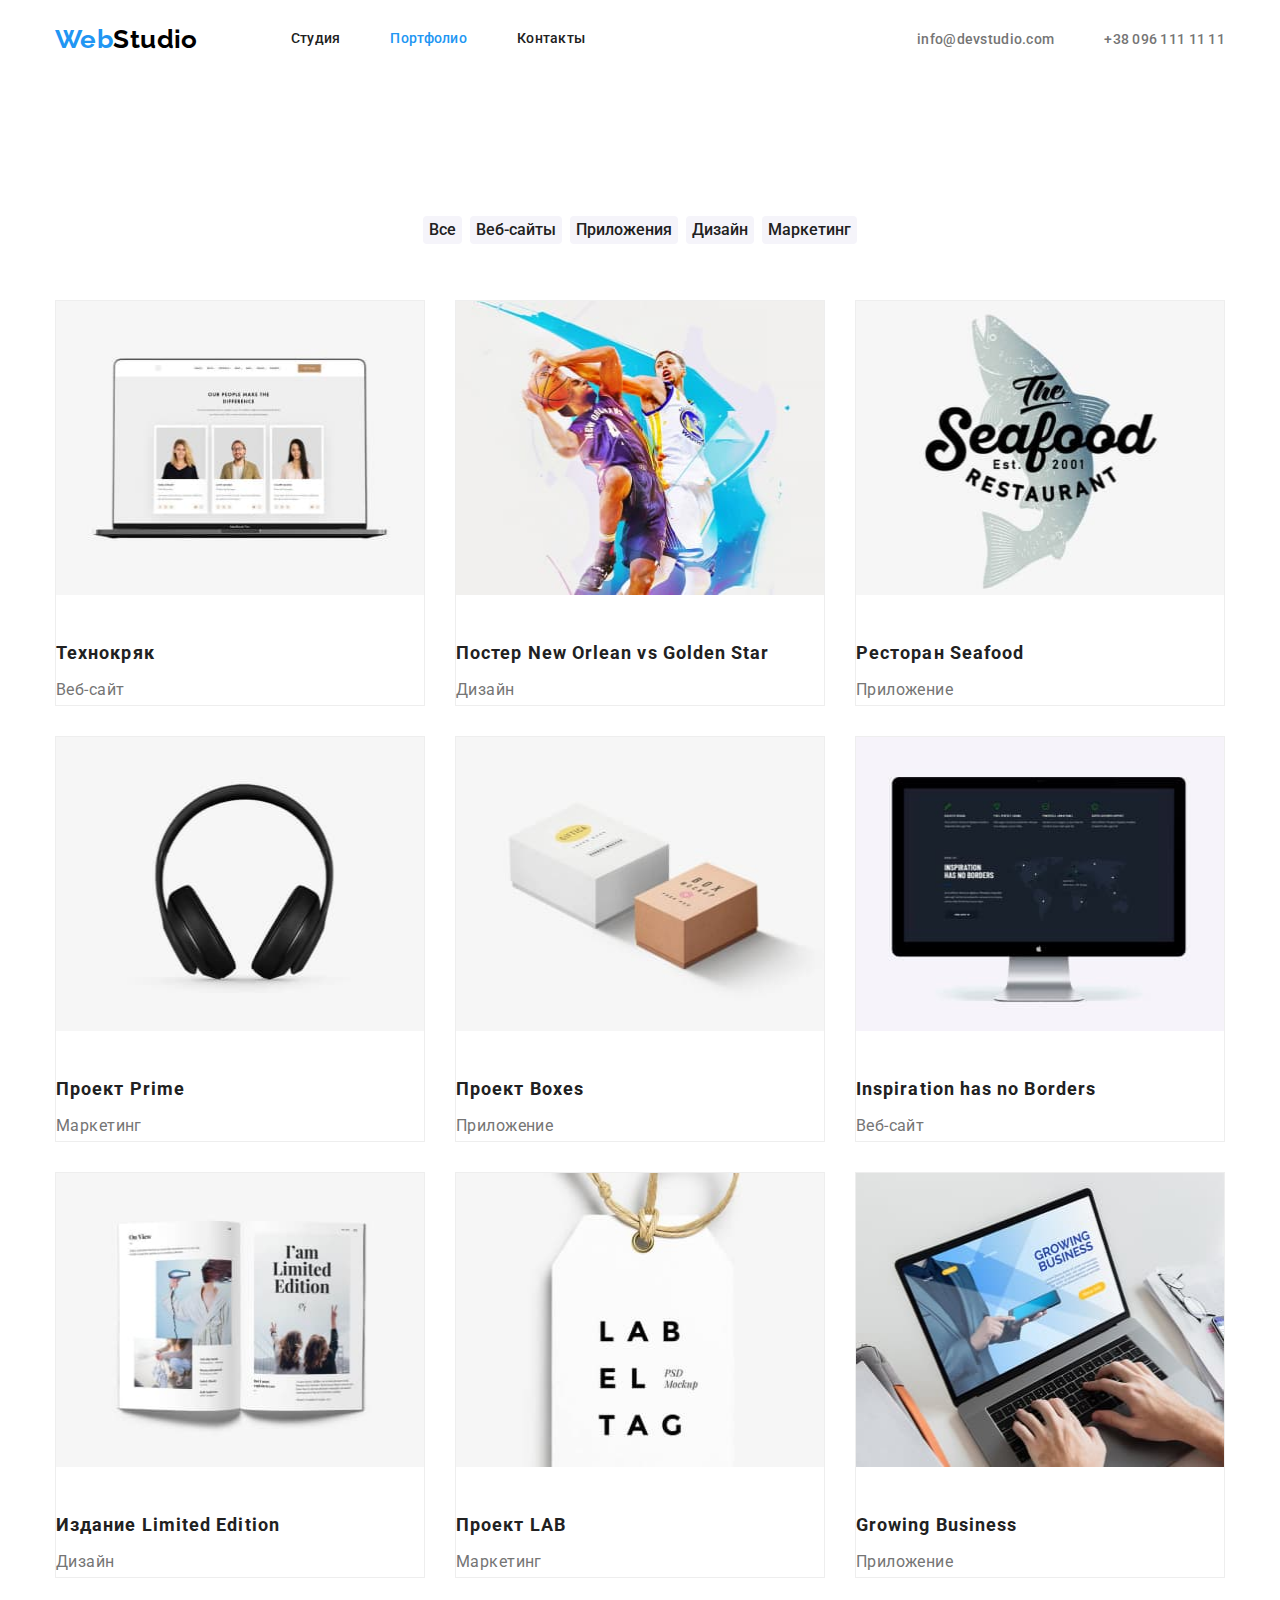
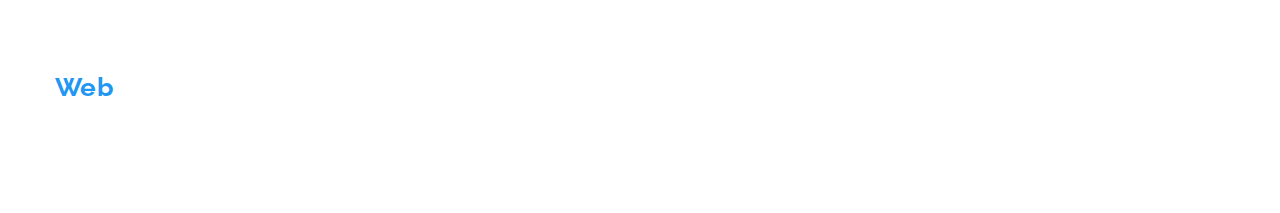
==== portfolio.html @ 047e9440 "Добавляет ховер в секцию Наши клиенты, прячет "смысловые" заголовки" ====
<!DOCTYPE html>
<html lang="ru">
  <head>
    <meta charset="UTF-8" />
    <meta http-equiv="X-UA-Compatible" content="IE=edge" />
    <meta name="viewport" content="width=device-width, initial-scale=1.0" />
    <title>Портфолио</title>
    <link rel="preconnect" href="https://fonts.googleapis.com" />
    <link rel="preconnect" href="https://fonts.gstatic.com" crossorigin />
    <link
      href="https://fonts.googleapis.com/css2?family=Raleway:wght@700&family=Roboto:wght@400;500;700;900&display=swap"
      rel="stylesheet"
    />
    <link
      rel="stylesheet"
      href="https://cdnjs.cloudflare.com/ajax/libs/modern-normalize/1.0.0/modern-normalize.min.css"
    />
    <link href="./css/styles.css" rel="stylesheet" />
  </head>
  <body>
    <header class="page-header">
      <div class="header container">
        <nav class="main-nav">
          <a href="./index.html" lang="en" class="logo"><span class="logo-blue">Web</span>Studio</a>
          <ul class="site-nav list">
            <li class="item">
              <a href="./index.html" class="link">Студия</a>
            </li>
            <li class="item">
              <a href="./portfolio.html" class="link current">Портфолио</a>
            </li>
            <li class="item">
              <a href="" class="link">Контакты</a>
            </li>
          </ul>
        </nav>
        <ul class="contacts-nav list">
          <li class="item">
            <a href="mailto:info@devstudio.com" lang="en" class="link">info@devstudio.com</a>
          </li>
          <li><a href="tel:+380961111111" class="link">+38 096 111 11 11</a></li>
        </ul>
      </div>
    </header>
    <main>
      <section class="section">
        <div class="container">
          <h1 class="section-title nomargin hidden">Список наших работ</h1>
          <ul class="button list">
            <li class="btn-item"><button type="button" class="button primary">Все</button></li>
            <li class="btn-item">
              <button type="button" class="button primary">Веб-сайты</button>
            </li>
            <li class="btn-item">
              <button type="button" class="button primary">Приложения</button>
            </li>
            <li class="btn-item"><button type="button" class="button primary">Дизайн</button></li>
            <li class="btn-item">
              <button type="button" class="button primary">Маркетинг</button>
            </li>
          </ul>
          <ul class="cards-list list">
            <li class="cards-item">
              <a href="">
                <div class="card-thumbs">
                  <img
                    src="./images/portfolio1.jpg"
                    alt="Открытый ноутбук"
                    width="370"
                    height="294"
                    class="img-card"
                  />
                </div>

                <div class="card-content">
                  <h2 class="title">Технокряк</h2>
                  <p class="text">Веб-сайт</p>
                </div>
              </a>
            </li>
            <li class="cards-item">
              <a href="">
                <div class="card-thumbs">
                  <img
                    src="./images/portfolio2.jpg"
                    alt="Два баскетболиста во время иры"
                    width="370"
                    height="294"
                    class="img-card"
                  />
                </div>

                <div class="card-content">
                  <h2 class="title">Постер <span lang="en">New Orlean vs Golden Star</span></h2>
                  <p class="text">Дизайн</p>
                </div></a
              >
            </li>
            <li class="cards-item">
              <a href="">
                <div class="card-thumbs">
                  <img
                    src="./images/portfolio3.jpg"
                    alt="Вывеска рыбного ресторана"
                    width="370"
                    height="294"
                    class="img-card"
                  />
                </div>

                <div class="card-content">
                  <h2 class="title">Ресторан <span lang="en">Seafood</span></h2>
                  <p class="text">Приложение</p>
                </div></a
              >
            </li>
            <li class="cards-item">
              <a href=""
                ><div class="card-thumbs">
                  <img
                    src="./images/portfolio4.jpg"
                    alt="Наушники"
                    width="370"
                    height="294"
                    class="img-card"
                  />
                </div>

                <div class="card-content">
                  <h2 class="title">Проект <span lang="en">Prime</span></h2>
                  <p class="text">Маркетинг</p>
                </div></a
              >
            </li>
            <li class="cards-item">
              <a href="">
                <div class="card-thumbs">
                  <img
                    src="./images/portfolio5.jpg"
                    alt="Две декоративные упаковки"
                    width="370"
                    height="294"
                    class="img-card"
                  />
                </div>

                <div class="card-content">
                  <h2 class="title">Проект <span lang="en">Boxes</span></h2>
                  <p class="text">Приложение</p>
                </div></a
              >
            </li>
            <li class="cards-item">
              <a href="">
                <div class="card-thumbs">
                  <img
                    src="./images/portfolio6.jpg"
                    alt="Монитор компъютера"
                    width="370"
                    height="294"
                    class="img-card"
                  />
                </div>

                <div class="card-content">
                  <h2 lang="en" class="title">Inspiration has no Borders</h2>
                  <p class="text">Веб-сайт</p>
                </div></a
              >
            </li>
            <li class="cards-item">
              <a href="">
                <div class="card-thumbs">
                  <img
                    src="./images/portfolio7.jpg"
                    alt="Раскрытый журнал"
                    width="370"
                    height="294"
                    class="img-card"
                  />
                </div>

                <div class="card-content">
                  <h2 class="title">Издание <span lang="en">Limited Edition</span></h2>
                  <p class="text">Дизайн</p>
                </div></a
              >
            </li>
            <li class="cards-item">
              <a href="">
                <div class="card-thumbs">
                  <img
                    src="./images/portfolio8.jpg"
                    alt="Бирка"
                    width="370"
                    height="294"
                    class="img-card"
                  />
                </div>

                <div class="card-content">
                  <h2 class="title">Проект <span lang="en">LAB</span></h2>
                  <p class="text">Маркетинг</p>
                </div></a
              >
            </li>
            <li class="cards-item">
              <a href=""
                ><div class="card-thumbs">
                  <img
                    src="./images/portfolio9.jpg"
                    alt="Процесс набора текста на клавитатуре ноутбука"
                    width="370"
                    height="294"
                    class="img-card"
                  />
                </div>

                <div class="card-content">
                  <h2 class="title"><span lang="en">Growing Business</span></h2>
                  <p class="text">Приложение</p>
                </div></a
              >
            </li>
          </ul>
        </div>
      </section>
    </main>
    <footer class="footer">
      <div class="container">
        <a href="./index.html" lang="en" class="logo"
          ><span class="logo-blue">Web</span><span class="logo-white">Studio</span></a
        >
        <address>
          <ul class="contact-list list">
            <li class="list-item">
              <a
                href="https://goo.gl/maps/FkcfEeyYFR5ao9Cw6"
                target="_blank"
                rel="nofollow noopener noreferrer noindex"
                class="adress"
                >г. Киев, пр-т Леси Украинки, 26</a
              >
            </li>
            <li class="list-item">
              <a href="mailto:info@example.com" lang="en" class="link">info@example.com</a>
            </li>
            <li class="list-item">
              <a href="tel:+380991111111" class="link">+38 099 111 11 11</a>
            </li>
          </ul>
        </address>
      </div>
    </footer>
  </body>
</html>
---- css/styles.css ----
:root {
  --primary-text-color: #757575;
  --title-text-color: #212121;
  --accent-color: #2196f3;
  --primari-white-color: #ffffff;
  --secondary-white-color: rgba(255, 255, 255, 0.6);
  --secondary-background-color-dark: #2f303a;
  --secondary-background-color-light: #f5f4fa;
  --logo-black: #000000;
  --border-header-color: rgba(236, 236, 236, 100%);
  --border-cards-color: rgba(238, 238, 238, 100%);
  --hero-gradient: rgba(47, 48, 58, 0.4);
  --border-client-color: rgba(175, 177, 184, 1);
  --linear-gradietn-hero-color: rgba(47, 48, 58, 0.4);
  --primary-icon-color: #afb1b8;
  --background-icon-color: ;
}

/* Палитра:

Цвет основного текста - #757575
Вторичный цвет текста -  #212121
Акцент - #2196F3
Белый цвет - #FFFFFF
Блый с прозрачностью - rgba(255, 255, 255, 0.6)
Вторичный цвет фона #2F303A
*/

body {
  color: var(--primary-text-color);
  background-color: var(--primari-white-color);
  font-family: Roboto, sans-serif;
  font-size: 14px;
  letter-spacing: 0.03em;
}

.container {
  width: 1200px;
  padding-left: 15px;
  padding-right: 15px;
  margin: 0 auto;
}

/* Утилиты */

h1,
h2,
h3,
h4,
h5,
h6,
p {
  margin-top: 0px;
  margin-bottom: 0px;
}

img {
  display: block;
  max-width: 100%;
}

.list {
  padding: 0px;
  margin: 0px;

  list-style: none;
}

.hidden {
  visibility: hidden;
}

/* Social-icon */

.social-list {
  display: flex;
  justify-content: center;
}

.social-item a {
  display: flex;
  align-items: center;
  justify-content: center;
}

.social-item:not(:last-child) {
  margin-right: 10px;
}

.social-link {
  display: block;
  width: 44px;
  height: 44px;
  border-radius: 50%;

  color: var(--primary-icon-color);
}

.social-icon {
  fill: currentColor;

  width: 20px;
  height: 20px;
}

.social-link:hover,
.social-lin:focus {
  background-color: var(--accent-color);
  color: var(--primari-white-color);
}

.twitter {
  width: 20px;
  height: 16px;
}

.facebook {
  width: 10px;
  height: 20px;
}

/* Header */

.page-header {
  padding-top: 24px;
  padding-bottom: 25px;
  border-bottom: 1px solid var(--border-color);
}

/* Лого */

.logo {
  color: var(--logo-black);
  font-family: Raleway, sans-serif;
  font-size: 26px;
  line-height: 1.19;
  font-weight: 700;
  text-decoration: none;
}

.logo-blue {
  color: var(--accent-color);
}

.logo-white {
  color: var(--primari-white-color);
}

/* Site nav */

.header {
  display: flex;
  align-items: center;
  justify-content: space-between;
}

.page-header .main-nav {
  display: flex;
  align-items: center;
}

.site-nav {
  display: flex;
  margin-left: 93px;
}

.site-nav .item:not(:last-child) {
  margin-right: 50px;
}

/* Расширяет "область действия" ссылок  */
.site-nav .link {
  display: block;
  padding-top: 7px;
  padding-bottom: 7px;
}

.contacts-nav {
  display: flex;
}

.contact-item {
  display: flex;
  align-items: center;
}

.contact-item:not(:last-child) {
  margin-right: 30px;
}

.site-nav .link.current {
  color: var(--accent-color);
}

.site-nav .link {
  color: var(--title-text-color);
  line-height: 1.14;
  font-weight: 500;
  letter-spacing: 0.02em;
  text-decoration: none;
}
.site-nav .link:focus,
.site-nav .link:hover {
  color: var(--accent-color);
}

.contacts-nav .link {
  color: var(--primary-text-color);
  line-height: 1.14;
  font-weight: 500;
  letter-spacing: 0.02em;
  text-decoration: none;
}

.contact-item {
  fill: currentColor;
}

.contacts-nav .link:focus,
.contacts-nav .link:hover {
  color: var(--accent-color);
}

.contacts-nav .item:not(:last-child) {
  margin-right: 50px;
}

.contact-icon {
  width: 16px;
  height: 12px;
  margin-right: 10px;
}

/* Аналогичные варианты предыдущего селектора */
/* .contacts-nav li:not(:last-child){
  margin-right: 50px; */

/* .contacts-nav .item + .item {
  margin-right: 50px;
} */

/* Стили для index.html */

/* Section */

.section {
  padding-top: 94px;
  padding-bottom: 94px;
}

.section-title {
  margin-bottom: 50px;

  color: var(--title-text-color);
  font-size: 36px;
  line-height: 1.16;
  text-align: center;
}

.section .title {
  margin-bottom: 10px;

  color: var(--title-text-color);
  font-weight: 500;
  font-size: 16px;
  line-height: 1.19;
}

/* .section .text {
  
} */

/* Hero */
.hero {
  padding-top: 200px;
  padding-bottom: 200px;

  text-align: center;

  background-color: rgba(47, 48, 58, 1);
  min-height: 600px;
  max-width: 1600px;
  margin-left: auto;
  margin-right: auto;
  background-image: linear-gradient(
      var(--linear-gradietn-hero-color),
      var(--linear-gradietn-hero-color)
    ),
    url('../images/bcg-hero.jpg');
  background-clip: padding-box;
}

.hero-title {
  margin-bottom: 30px;

  color: var(--primari-white-color);
  font-size: 44px;
  line-height: 1.36;
  letter-spacing: 0.06em;
  font-weight: 900;
  text-transform: uppercase;
}

.button-hero {
  color: var(--primari-white-color);
  background-color: var(--accent-color);
  font-weight: 700;
  font-size: 16px;
  line-height: 1.88;
  letter-spacing: 0.06em;
  border: none;
  border-radius: 4px;
}

/* Features */

.title-without-margin {
  margin: 0px;
}

.feature-list {
  display: flex;
}

.feature-item:not(:last-child) {
  margin-right: 50px;
}

.feature-item::before {
  content: '';
  display: block;
  height: 120px;
  background-color: var(--secondary-background-color-light);
  border-radius: 4px;
}

.feature-item:nth-child(1)::before {
  background-image: url(../images/features-antenna.svg);
  background-repeat: no-repeat;
  background-position: center;
}

.feature-item:nth-child(2)::before {
  background-image: url(../images/features-clock.svg);
  background-repeat: no-repeat;
  background-position: center;
}

.feature-item:nth-child(3)::before {
  background-image: url(../images/features-diagram.svg);
  background-repeat: no-repeat;
  background-position: center;
}

.feature-item:nth-child(4)::before {
  background-image: url(../images/features-astronaut.svg);
  background-repeat: no-repeat;
  background-position: center;
}

.feature-list .title {
  color: var(--title-text-color);
  font-size: 14px;
  line-height: 1.14;
  font-weight: 700;
  text-transform: uppercase;
}

.feature-list .text {
  line-height: 1.7;
}

/* Activities */

.section.activities {
  padding-top: 0px;
}

.section .activities-list {
  display: flex;
}

.activities-item:not(:last-child) {
  margin-right: 30px;
}

/* Team */
.section.team {
  background-color: var(--secondary-background-color-light);
}

.team-list {
  display: flex;
  justify-content: space-between;
}

/* А можно вместо justify-content: space-between в предыдущем правиле (во флексе) вот так сделать */
/* .team-item:not(:last-child) {
  margin-right: 30px;
} */

.team-item {
  box-shadow: 0px 2px 1px 0px rgba(0, 0, 0, 0.2), 0px 1px 1px 0px rgba(0, 0, 0, 0.14),
    0px 1px 3px 0px rgba(0, 0, 0, 0.12);
}

.img-team {
  margin-bottom: 30px;
}

.team-list .title {
  text-align: center;
}

.team-item .text {
  margin-bottom: 16px;

  font-size: 16px;
  line-height: 1.17;
  text-align: center;
}

/* Client */

.client-list {
  display: flex;
  justify-content: space-between;
}

.client-link {
  width: 170px;
  height: 92px;
  border: 1px solid var(--border-client-color);

  display: flex;
  justify-content: center;
  align-items: center;
  color: var(--primary-icon-color);
}

.client-link:hover,
.client-link:focus {
  color: var(--accent-color);
  border-color: var(--accent-color);
}

.client-icon {
  fill: currentColor;
}

.client-1 {
  width: 41px;
  height: 47px;
}

.client-2 {
  width: 40px;
  height: 52px;
}

.client-3 {
  width: 43px;
  height: 41px;
}

.client-4 {
  width: 84px;
  height: 41px;
}

.client-5 {
  width: 63px;
  height: 45px;
}

.client-6 {
  width: 94px;
  height: 44px;
}

/* Footer  */

.footer-main {
  padding-top: 60px;
  padding-bottom: 60px;

  background-color: var(--secondary-background-color-dark);
}

.footer.container {
  display: flex;
}

.contact-list .adress {
  color: var(--primari-white-color);
  line-height: 1.71;
}

.contact-list .link {
  color: var(--secondary-white-color);
  line-height: 1.71;
  text-decoration: none;
}

.contact-list .adress:focus,
.contact-list .adress:hover,
.contact-list .link:focus,
.contact-list .link:hover {
  color: var(--accent-color);
}

.contact-list .link,
.contact-list .adress {
  font-style: normal;
  text-decoration: none;
}

.contact-list .list-item:not(:last-child) {
  margin-bottom: 9px;
}

.contact-list {
  margin-top: 20px;
}

.social-text {
  margin-bottom: 20px;

  color: var(--primari-white-color);
  font-weight: 700;
  line-height: 1.14;
  letter-spacing: 0.03em;
  text-transform: uppercase;
}

.footer-social {
  margin-left: 87px;
}

.footer-social-link {
  background-color: var(--primary-icon-color);
  color: var(--primari-white-color);
}

.footer-social-link:hover,
.footer-social-link:focus {
  background-color: var(--accent-color);
}

/* Стили для portfolio.html */

/* Button */

.button.list {
  display: flex;
  justify-content: center;
}

.btn-item:not(:last-child) {
  margin-right: 8px;
}

.button {
  font-weight: 500;
  font-size: 16px;
  line-height: 1.63;

  cursor: pointer;
  border: none;
  border-radius: 4px;
}

.button.primary {
  color: var(--title-text-color);
  background-color: var(--secondary-background-color-light);
  font-family: inherit;
}

.button.primary:hover,
.button.primary:focus {
  color: var(--primari-white-color);
  background-color: var(--accent-color);
  font-family: inherit;

  box-shadow: 0px 2px 2px 0px rgba(0, 0, 0, 0.12), 0px 1px 2px 0px rgba(0, 0, 0, 0.08),
    0px 3px 1px 0px rgba(0, 0, 0, 0.1);
}

/* .button.secondary {
  color: var(--primari-white-color);
  background-color: var(--accent-color);
  font-weight:700;
  font-size: 16px;
  line-height: 1.88;
  
  letter-spacing: 0.06em;
  vertical-align: center;
} */

.button.list {
  margin-bottom: 56px;
}

/* List of our works */

.nomargin {
  margin: 0px;
}

.cards-list {
  display: flex;
  flex-wrap: wrap;
}

/* calc ((100% - кол-во маржинов в строке * на значение маржина) / на кол-во элементов в строке */

.cards-list .cards-item {
  /* width: 370px; */
  /* вместо width правильнее flex-basis */
  flex-basis: calc((100% - 60px) / 3);
  /* Аналогично предыдущей формуле */
  /* flex-basis: calc(100% / 3 - 30px); */
  margin-right: 30px;
  margin-bottom: 30px;
}

.cards-list .cards-item:nth-child(3n) {
  margin-right: 0px;
}

.cards-list .cards-item:nth-last-child(-n + 3) {
  margin-bottom: 0px;
}

/* А можно вот так, для уменьшения кода. 
Тоесть точечно даем маржин, а не даем всей группе и точечно снимаем*/
/* .cards-list .cards-item:not(:nth-last-child(-n + 3) {
  margin-bottom: 30px;
} */

.card-content {
  padding-top: 20px;
}

.cards-item .title {
  margin-bottom: 4px;

  color: var(--title-text-color);
  font-size: 18px;
  font-weight: 700;
  line-height: 2;
  letter-spacing: 0.06em;
}

.card-thumbs {
  margin-bottom: 20px;
}

.cards-item {
  border: 1px solid rgba(238, 238, 238, 1);
}

.cards-item:hover,
.cards-item:focus {
  box-shadow: 1px 4px 6px 0px rgba(0, 0, 0, 0.16), 0px 4px 4px 0px rgba(0, 0, 0, 0.06),
    0px 1px 1px 0px rgba(0, 0, 0, 0.12);
  border: 1px solid rgba(238, 238, 238, 1);
}

.cards-item .text {
  color: var(--primary-text-color);
  font-size: 16px;
  line-height: 1.88;
}

/* Убирает подчеркивание с ссылок */
.cards-item a {
  text-decoration: none;
}
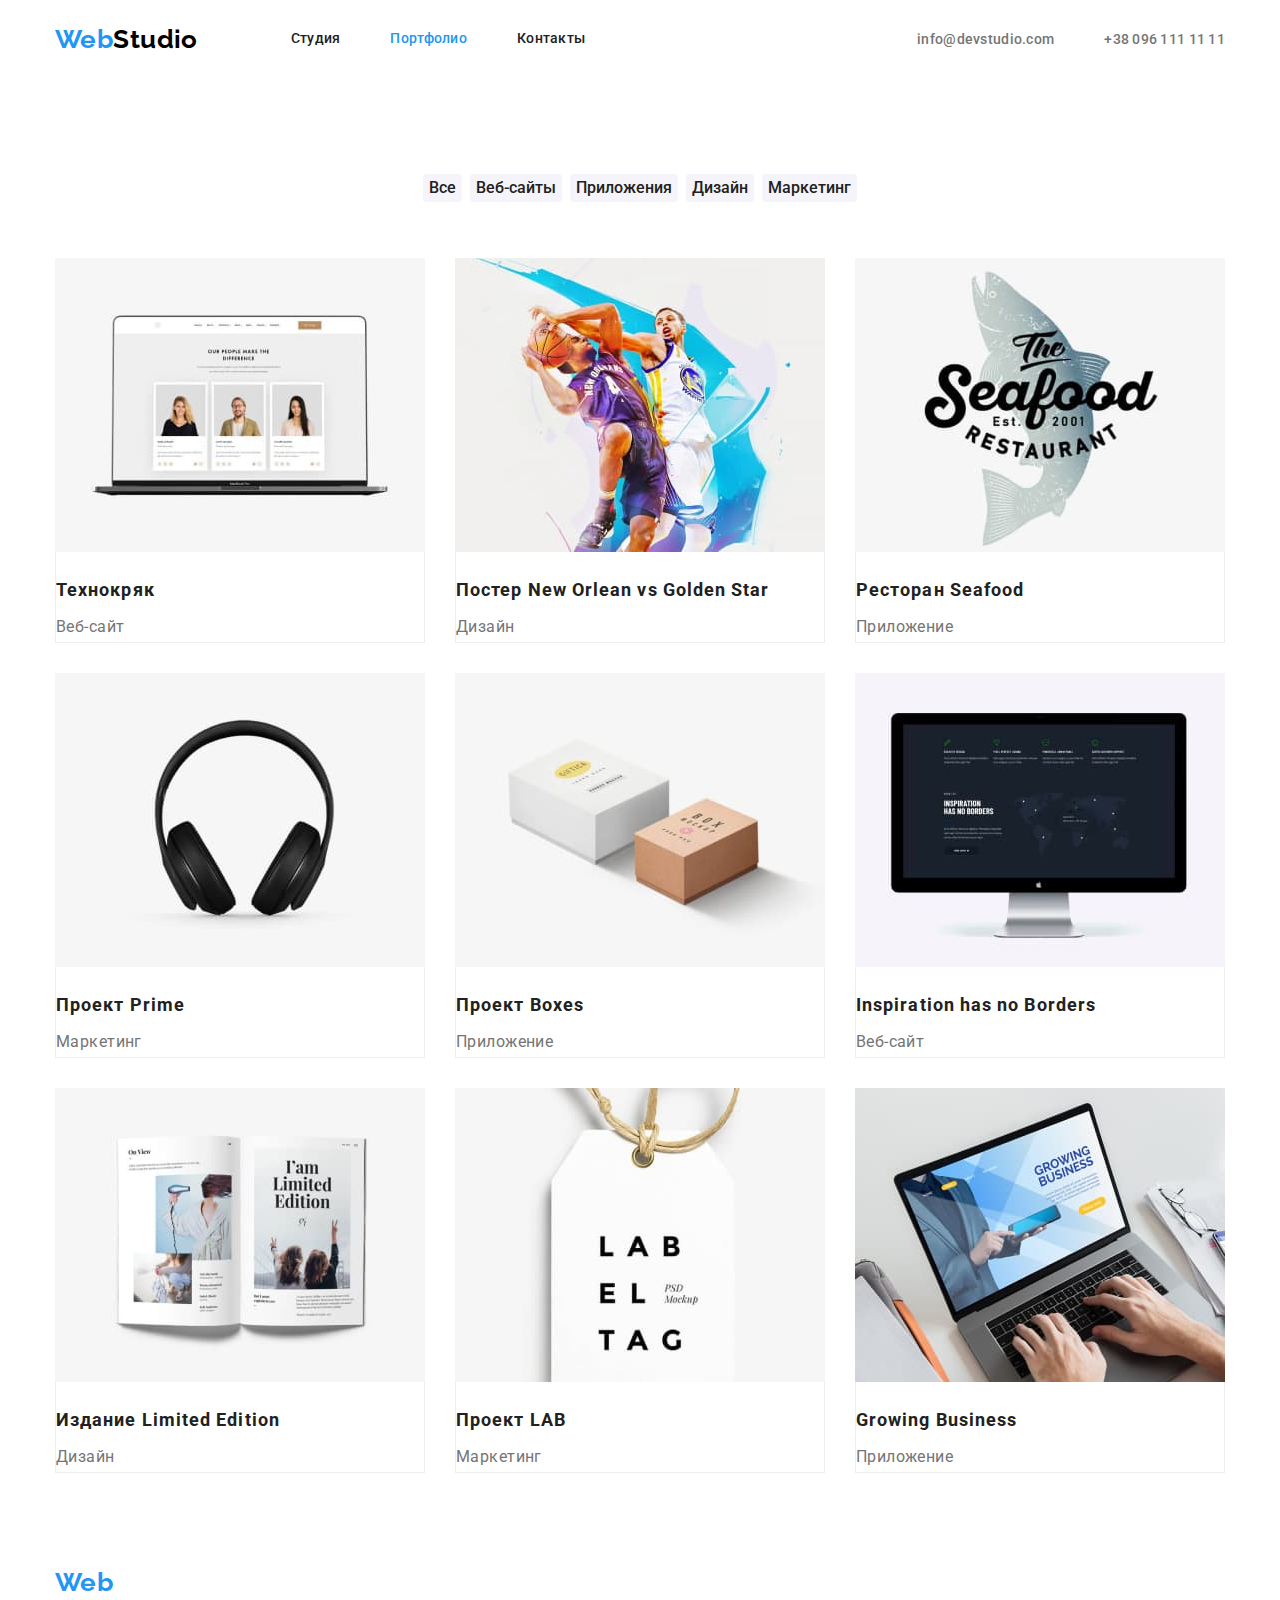
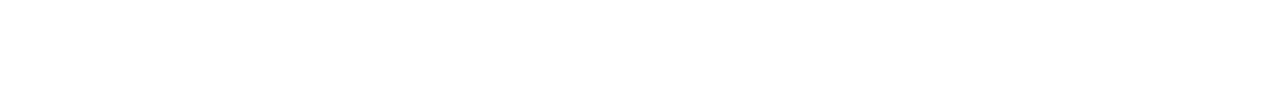
==== commit 6dda3276: ""Правильно" прячет заголовки" ====
--- a/portfolio.html
+++ b/portfolio.html
@@ -45,7 +45,7 @@
     <main>
       <section class="section">
         <div class="container">
-          <h1 class="section-title nomargin hidden">Список наших работ</h1>
+          <h1 class="section-title nomargin visually-hidden">Список наших работ</h1>
           <ul class="button list">
             <li class="btn-item"><button type="button" class="button primary">Все</button></li>
             <li class="btn-item">
--- a/css/styles.css
+++ b/css/styles.css
@@ -66,9 +66,21 @@
   list-style: none;
 }
 
-.hidden {
+.visually-hidden {
+  position: absolute;
+  white-space: nowrap;
+  width: 1px;
+  height: 1px;
+  overflow: hidden;
+  border: 0;
+  padding: 0;
+  clip: rect(0 0 0 0);
+  clip-path: inset(50%);
+  margin: -1px;
+}
+/* .hidden {
   visibility: hidden;
-}
+} */
 
 /* Social-icon */
 
@@ -97,10 +109,10 @@
 }
 
 .social-icon {
-  fill: currentColor;
-
   width: 20px;
   height: 20px;
+
+  fill: currentColor;
 }
 
 .social-link:hover,
@@ -326,7 +338,19 @@
   margin-right: 50px;
 }
 
-.feature-item::before {
+.feature-icon-thumb {
+  width: 270px;
+  height: 120px;
+  background-color: var(--secondary-background-color-light);
+  border-radius: 4px;
+
+  display: flex;
+  justify-content: center;
+  align-items: center;
+}
+
+Иконки можно как фон задать, если они не интерактивные 
+/* .feature-item::before {
   content: '';
   display: block;
   height: 120px;
@@ -356,7 +380,7 @@
   background-image: url(../images/features-astronaut.svg);
   background-repeat: no-repeat;
   background-position: center;
-}
+} */
 
 .feature-list .title {
   color: var(--title-text-color);
@@ -446,36 +470,6 @@
 
 .client-icon {
   fill: currentColor;
-}
-
-.client-1 {
-  width: 41px;
-  height: 47px;
-}
-
-.client-2 {
-  width: 40px;
-  height: 52px;
-}
-
-.client-3 {
-  width: 43px;
-  height: 41px;
-}
-
-.client-4 {
-  width: 84px;
-  height: 41px;
-}
-
-.client-5 {
-  width: 63px;
-  height: 45px;
-}
-
-.client-6 {
-  width: 94px;
-  height: 44px;
 }
 
 /* Footer  */
@@ -640,6 +634,9 @@
 
 .card-content {
   padding-top: 20px;
+  border-left: 1px solid rgba(238, 238, 238, 1);
+  border-right: 1px solid rgba(238, 238, 238, 1);
+  border-bottom: 1px solid rgba(238, 238, 238, 1);
 }
 
 .cards-item .title {
@@ -652,14 +649,6 @@
   letter-spacing: 0.06em;
 }
 
-.card-thumbs {
-  margin-bottom: 20px;
-}
-
-.cards-item {
-  border: 1px solid rgba(238, 238, 238, 1);
-}
-
 .cards-item:hover,
 .cards-item:focus {
   box-shadow: 1px 4px 6px 0px rgba(0, 0, 0, 0.16), 0px 4px 4px 0px rgba(0, 0, 0, 0.06),
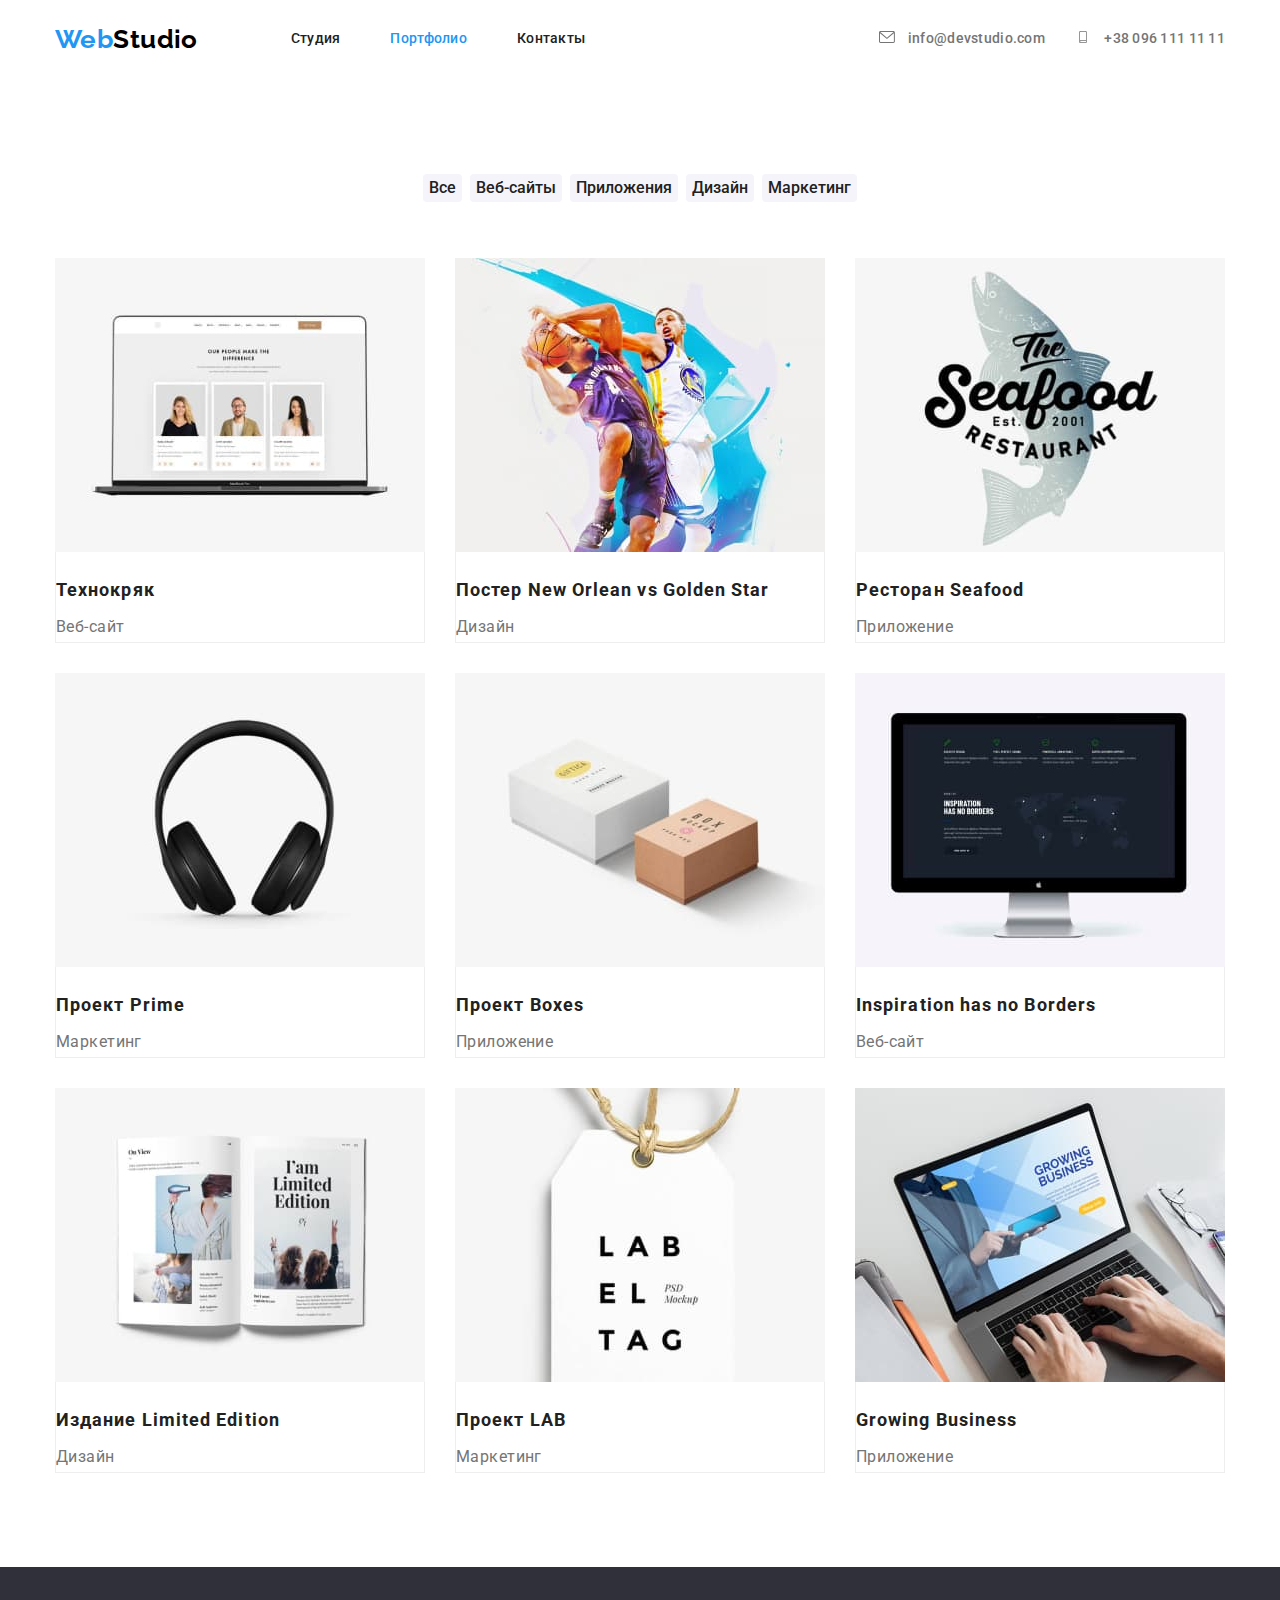
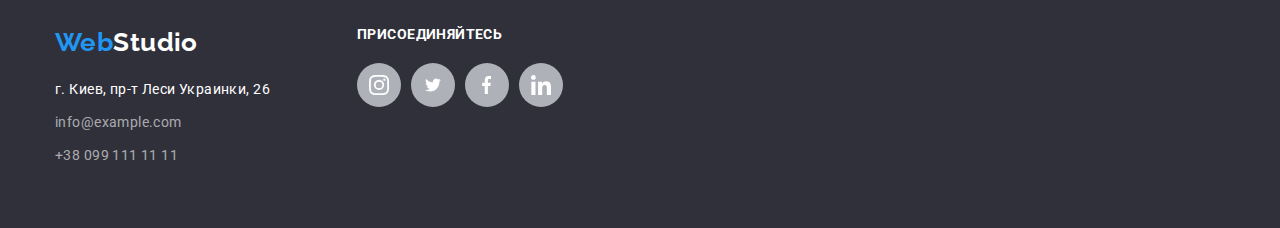
==== commit 8f27a20b: "Упорядочивает код" ====
--- a/portfolio.html
+++ b/portfolio.html
@@ -35,10 +35,22 @@
           </ul>
         </nav>
         <ul class="contacts-nav list">
-          <li class="item">
-            <a href="mailto:info@devstudio.com" lang="en" class="link">info@devstudio.com</a>
+          <li class="contact-item">
+            <a href="mailto:info@devstudio.com" lang="en" class="link">
+              <svg class="contact-icon">
+                <use href="./images/icons.svg#icon-envelope"></use>
+              </svg>
+              info@devstudio.com</a
+            >
           </li>
-          <li><a href="tel:+380961111111" class="link">+38 096 111 11 11</a></li>
+          <li class="contact-item">
+            <a href="tel:+380961111111" class="link">
+              <svg class="contact-icon">
+                <use href="./images/icons.svg#icon-smartphone"></use>
+              </svg>
+              +38 096 111 11 11</a
+            >
+          </li>
         </ul>
       </div>
     </header>
@@ -61,7 +73,7 @@
           </ul>
           <ul class="cards-list list">
             <li class="cards-item">
-              <a href="">
+              <a href="" class="card-link">
                 <div class="card-thumbs">
                   <img
                     src="./images/portfolio1.jpg"
@@ -79,7 +91,7 @@
               </a>
             </li>
             <li class="cards-item">
-              <a href="">
+              <a href="" class="card-link">
                 <div class="card-thumbs">
                   <img
                     src="./images/portfolio2.jpg"
@@ -97,7 +109,7 @@
               >
             </li>
             <li class="cards-item">
-              <a href="">
+              <a href="" class="card-link">
                 <div class="card-thumbs">
                   <img
                     src="./images/portfolio3.jpg"
@@ -115,7 +127,7 @@
               >
             </li>
             <li class="cards-item">
-              <a href=""
+              <a href="" class="card-link"
                 ><div class="card-thumbs">
                   <img
                     src="./images/portfolio4.jpg"
@@ -133,7 +145,7 @@
               >
             </li>
             <li class="cards-item">
-              <a href="">
+              <a href="" class="card-link">
                 <div class="card-thumbs">
                   <img
                     src="./images/portfolio5.jpg"
@@ -151,7 +163,7 @@
               >
             </li>
             <li class="cards-item">
-              <a href="">
+              <a href="" class="card-link">
                 <div class="card-thumbs">
                   <img
                     src="./images/portfolio6.jpg"
@@ -169,7 +181,7 @@
               >
             </li>
             <li class="cards-item">
-              <a href="">
+              <a href="" class="card-link">
                 <div class="card-thumbs">
                   <img
                     src="./images/portfolio7.jpg"
@@ -187,7 +199,7 @@
               >
             </li>
             <li class="cards-item">
-              <a href="">
+              <a href="" class="card-link">
                 <div class="card-thumbs">
                   <img
                     src="./images/portfolio8.jpg"
@@ -205,7 +217,7 @@
               >
             </li>
             <li class="cards-item">
-              <a href=""
+              <a href="" class="card-link"
                 ><div class="card-thumbs">
                   <img
                     src="./images/portfolio9.jpg"
@@ -226,30 +238,65 @@
         </div>
       </section>
     </main>
-    <footer class="footer">
-      <div class="container">
-        <a href="./index.html" lang="en" class="logo"
-          ><span class="logo-blue">Web</span><span class="logo-white">Studio</span></a
-        >
-        <address>
-          <ul class="contact-list list">
-            <li class="list-item">
-              <a
-                href="https://goo.gl/maps/FkcfEeyYFR5ao9Cw6"
-                target="_blank"
-                rel="nofollow noopener noreferrer noindex"
-                class="adress"
-                >г. Киев, пр-т Леси Украинки, 26</a
-              >
-            </li>
-            <li class="list-item">
-              <a href="mailto:info@example.com" lang="en" class="link">info@example.com</a>
-            </li>
-            <li class="list-item">
-              <a href="tel:+380991111111" class="link">+38 099 111 11 11</a>
+    <footer class="footer-main">
+      <div class="footer container">
+        <div class="footer-contact">
+          <a href="./index.html" lang="en" class="logo"
+            ><span class="logo-blue">Web</span><span class="logo-white">Studio</span></a
+          >
+          <address>
+            <ul class="contact-list list">
+              <li class="list-item">
+                <a
+                  href="https://goo.gl/maps/FkcfEeyYFR5ao9Cw6"
+                  target="_blank"
+                  rel="nofollow noopener noreferrer noindex"
+                  class="adress"
+                  >г. Киев, пр-т Леси Украинки, 26</a
+                >
+              </li>
+              <li class="list-item">
+                <a href="mailto:info@example.com" lang="en" class="link">info@example.com</a>
+              </li>
+              <li class="list-item">
+                <a href="tel:+380991111111" class="link">+38 099 111 11 11</a>
+              </li>
+            </ul>
+          </address>
+        </div>
+        <div class="footer-social">
+          <p class="social-text">присоединяйтесь</p>
+          <ul class="social-list list">
+            <li class="social-item">
+              <a href="" class="social-link footer-social-link">
+                <svg class="social-icon instagram">
+                  <use href="./images/icons.svg#icon-instagram"></use>
+                </svg>
+              </a>
+            </li>
+            <li class="social-item">
+              <a href="" class="social-link footer-social-link">
+                <svg class="social-icon twitter">
+                  <use href="./images/icons.svg#icon-twitter"></use>
+                </svg>
+              </a>
+            </li>
+            <li class="social-item">
+              <a href="" class="social-link footer-social-link">
+                <svg class="social-icon facebook">
+                  <use href="./images/icons.svg#icon-facebook"></use>
+                </svg>
+              </a>
+            </li>
+            <li class="social-item">
+              <a href="" class="social-link footer-social-link">
+                <svg class="social-icon linkedin">
+                  <use href="./images/icons.svg#icon-linkedin"></use>
+                </svg>
+              </a>
             </li>
           </ul>
-        </address>
+        </div>
       </div>
     </footer>
   </body>
--- a/css/styles.css
+++ b/css/styles.css
@@ -16,7 +16,7 @@
   --background-icon-color: ;
 }
 
-/* Палитра:
+/*----------------------------- Палитра:-----------------------------
 
 Цвет основного текста - #757575
 Вторичный цвет текста -  #212121
@@ -41,7 +41,7 @@
   margin: 0 auto;
 }
 
-/* Утилиты */
+/*----------------------------- Утилиты-----------------------------*/
 
 h1,
 h2,
@@ -82,7 +82,7 @@
   visibility: hidden;
 } */
 
-/* Social-icon */
+/* -----------------------------Social-icons -----------------------------*/
 
 .social-list {
   display: flex;
@@ -131,7 +131,7 @@
   height: 20px;
 }
 
-/* Header */
+/*----------------------------- Header -----------------------------*/
 
 .page-header {
   padding-top: 24px;
@@ -139,7 +139,7 @@
   border-bottom: 1px solid var(--border-color);
 }
 
-/* Лого */
+/* -----------------------------Лого -----------------------------*/
 
 .logo {
   color: var(--logo-black);
@@ -158,7 +158,7 @@
   color: var(--primari-white-color);
 }
 
-/* Site nav */
+/* -----------------------------Site nav -----------------------------*/
 
 .header {
   display: flex;
@@ -251,9 +251,9 @@
   margin-right: 50px;
 } */
 
-/* Стили для index.html */
-
-/* Section */
+/* --------------------------Стили для index.html -----------------------*/
+
+/*------------------------ Common sections style ------------------------*/
 
 .section {
   padding-top: 94px;
@@ -278,11 +278,7 @@
   line-height: 1.19;
 }
 
-/* .section .text {
-  
-} */
-
-/* Hero */
+/*----------------------------- Hero -----------------------------*/
 .hero {
   padding-top: 200px;
   padding-bottom: 200px;
@@ -314,6 +310,8 @@
 }
 
 .button-hero {
+  padding: 10px 32px;
+
   color: var(--primari-white-color);
   background-color: var(--accent-color);
   font-weight: 700;
@@ -324,7 +322,7 @@
   border-radius: 4px;
 }
 
-/* Features */
+/*----------------------------- Features -----------------------------*/
 
 .title-without-margin {
   margin: 0px;
@@ -349,7 +347,7 @@
   align-items: center;
 }
 
-Иконки можно как фон задать, если они не интерактивные 
+/* Иконки можно как фон задать, если они не интерактивные: */
 /* .feature-item::before {
   content: '';
   display: block;
@@ -394,7 +392,7 @@
   line-height: 1.7;
 }
 
-/* Activities */
+/*----------------------------- Activities -----------------------------*/
 
 .section.activities {
   padding-top: 0px;
@@ -426,6 +424,8 @@
 .team-item {
   box-shadow: 0px 2px 1px 0px rgba(0, 0, 0, 0.2), 0px 1px 1px 0px rgba(0, 0, 0, 0.14),
     0px 1px 3px 0px rgba(0, 0, 0, 0.12);
+  border-bottom-left-radius: 4px;
+  border-bottom-right-radius: 4px;
 }
 
 .img-team {
@@ -444,7 +444,7 @@
   text-align: center;
 }
 
-/* Client */
+/* -----------------------------Client----------------------------- */
 
 .client-list {
   display: flex;
@@ -472,7 +472,7 @@
   fill: currentColor;
 }
 
-/* Footer  */
+/* -----------------------------Footer ----------------------------- */
 
 .footer-main {
   padding-top: 60px;
@@ -541,9 +541,9 @@
   background-color: var(--accent-color);
 }
 
-/* Стили для portfolio.html */
-
-/* Button */
+/* -----------------------Стили для portfolio.html -----------------------*/
+
+/* -----------------------------Buttons----------------------------- */
 
 .button.list {
   display: flex;
@@ -595,7 +595,7 @@
   margin-bottom: 56px;
 }
 
-/* List of our works */
+/*-------------------------- List of our works --------------------------*/
 
 .nomargin {
   margin: 0px;
@@ -663,6 +663,6 @@
 }
 
 /* Убирает подчеркивание с ссылок */
-.cards-item a {
+.cards-item .card-link {
   text-decoration: none;
 }
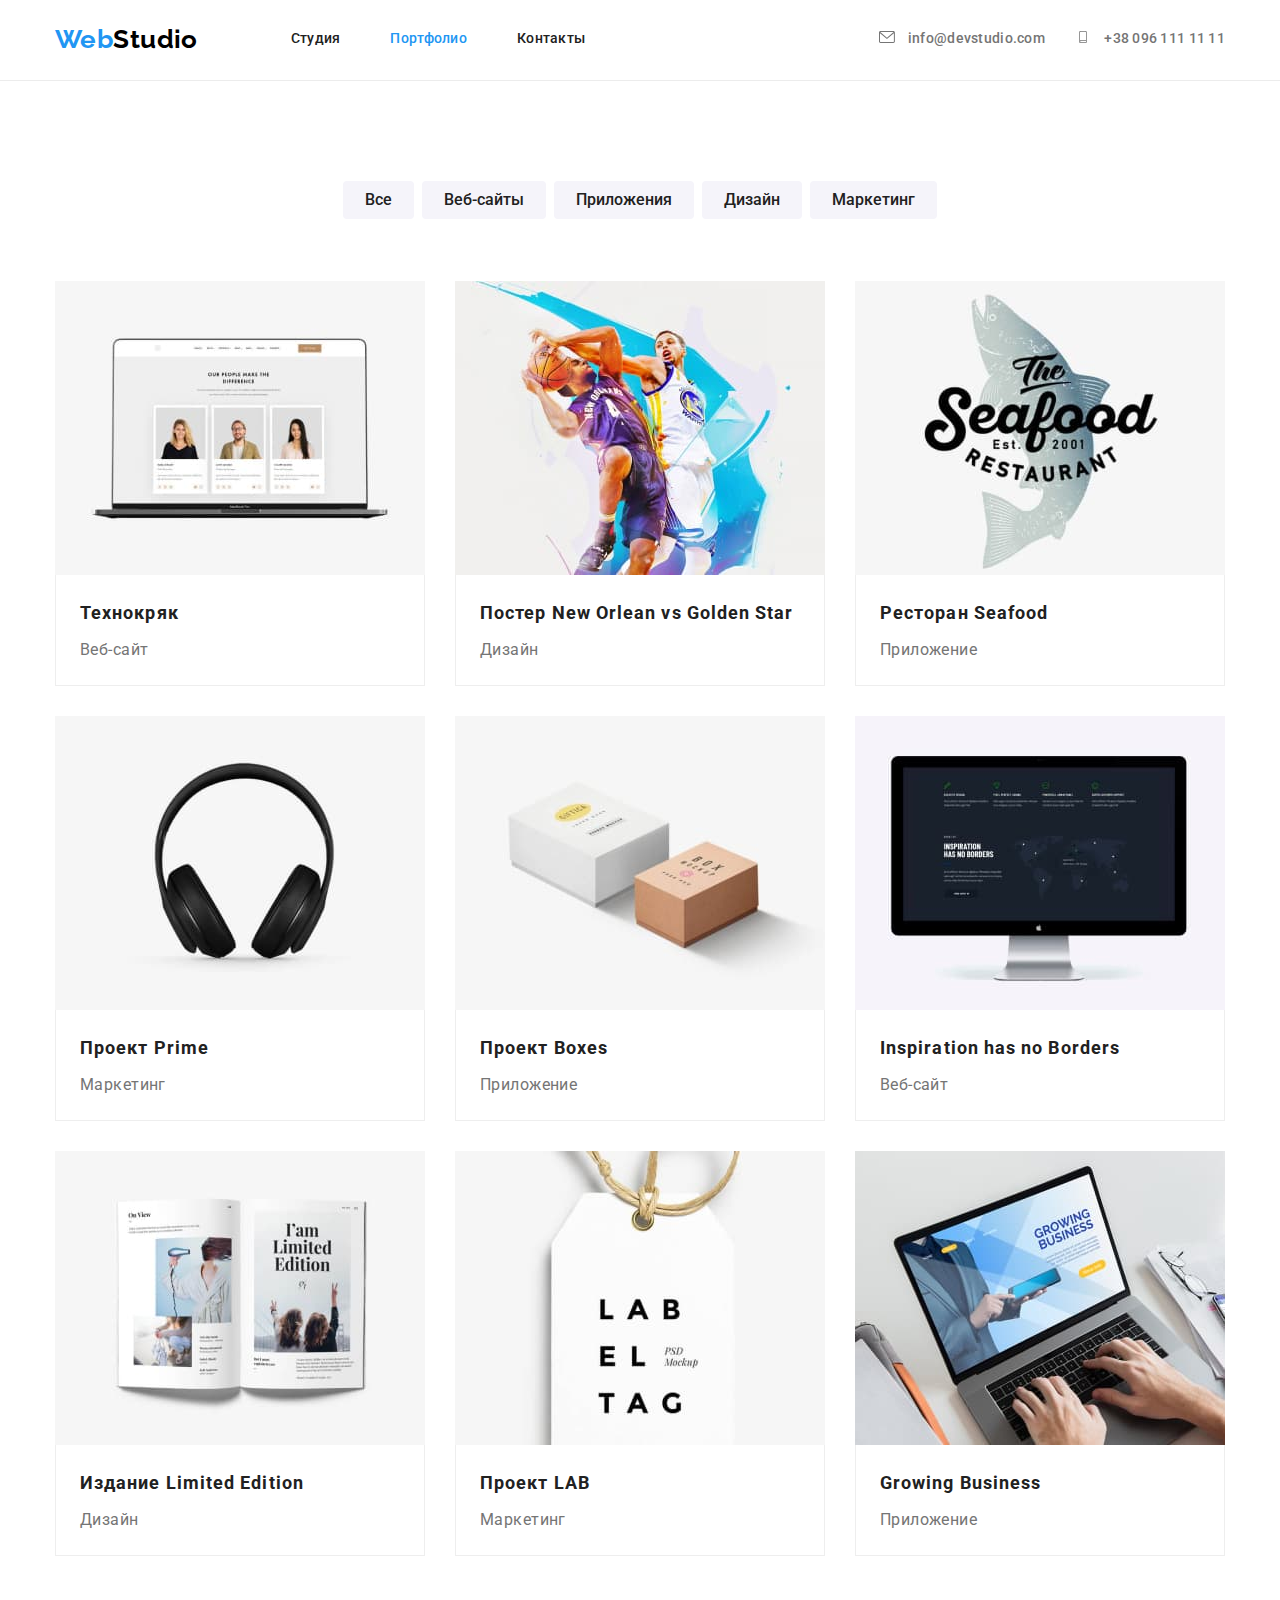
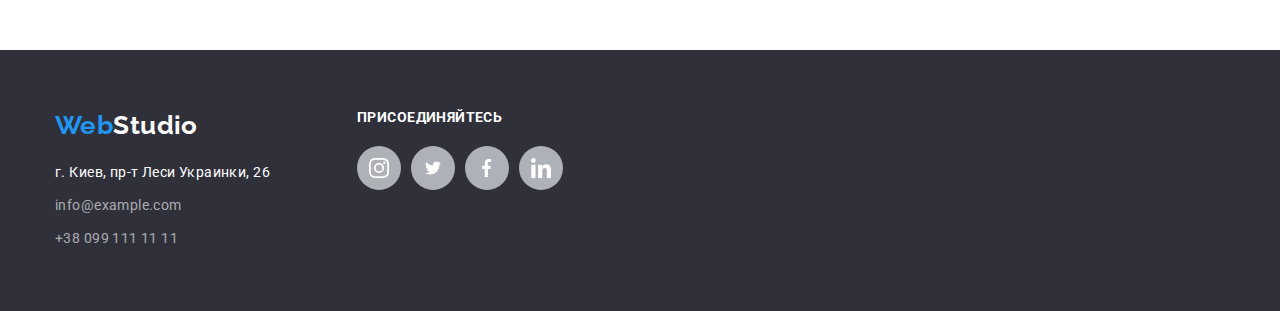
==== commit 2be11d7b: "Актуализирует стили" ====
--- a/portfolio.html
+++ b/portfolio.html
@@ -74,16 +74,13 @@
           <ul class="cards-list list">
             <li class="cards-item">
               <a href="" class="card-link">
-                <div class="card-thumbs">
-                  <img
-                    src="./images/portfolio1.jpg"
-                    alt="Открытый ноутбук"
-                    width="370"
-                    height="294"
-                    class="img-card"
-                  />
-                </div>
-
+                <img
+                  src="./images/portfolio1.jpg"
+                  alt="Открытый ноутбук"
+                  width="370"
+                  height="294"
+                  class="img-card"
+                />
                 <div class="card-content">
                   <h2 class="title">Технокряк</h2>
                   <p class="text">Веб-сайт</p>
@@ -92,16 +89,13 @@
             </li>
             <li class="cards-item">
               <a href="" class="card-link">
-                <div class="card-thumbs">
-                  <img
-                    src="./images/portfolio2.jpg"
-                    alt="Два баскетболиста во время иры"
-                    width="370"
-                    height="294"
-                    class="img-card"
-                  />
-                </div>
-
+                <img
+                  src="./images/portfolio2.jpg"
+                  alt="Два баскетболиста во время иры"
+                  width="370"
+                  height="294"
+                  class="img-card"
+                />
                 <div class="card-content">
                   <h2 class="title">Постер <span lang="en">New Orlean vs Golden Star</span></h2>
                   <p class="text">Дизайн</p>
@@ -110,16 +104,13 @@
             </li>
             <li class="cards-item">
               <a href="" class="card-link">
-                <div class="card-thumbs">
-                  <img
-                    src="./images/portfolio3.jpg"
-                    alt="Вывеска рыбного ресторана"
-                    width="370"
-                    height="294"
-                    class="img-card"
-                  />
-                </div>
-
+                <img
+                  src="./images/portfolio3.jpg"
+                  alt="Вывеска рыбного ресторана"
+                  width="370"
+                  height="294"
+                  class="img-card"
+                />
                 <div class="card-content">
                   <h2 class="title">Ресторан <span lang="en">Seafood</span></h2>
                   <p class="text">Приложение</p>
@@ -127,17 +118,14 @@
               >
             </li>
             <li class="cards-item">
-              <a href="" class="card-link"
-                ><div class="card-thumbs">
-                  <img
-                    src="./images/portfolio4.jpg"
-                    alt="Наушники"
-                    width="370"
-                    height="294"
-                    class="img-card"
-                  />
-                </div>
-
+              <a href="" class="card-link">
+                <img
+                  src="./images/portfolio4.jpg"
+                  alt="Наушники"
+                  width="370"
+                  height="294"
+                  class="img-card"
+                />
                 <div class="card-content">
                   <h2 class="title">Проект <span lang="en">Prime</span></h2>
                   <p class="text">Маркетинг</p>
@@ -146,16 +134,13 @@
             </li>
             <li class="cards-item">
               <a href="" class="card-link">
-                <div class="card-thumbs">
-                  <img
-                    src="./images/portfolio5.jpg"
-                    alt="Две декоративные упаковки"
-                    width="370"
-                    height="294"
-                    class="img-card"
-                  />
-                </div>
-
+                <img
+                  src="./images/portfolio5.jpg"
+                  alt="Две декоративные упаковки"
+                  width="370"
+                  height="294"
+                  class="img-card"
+                />
                 <div class="card-content">
                   <h2 class="title">Проект <span lang="en">Boxes</span></h2>
                   <p class="text">Приложение</p>
@@ -164,16 +149,13 @@
             </li>
             <li class="cards-item">
               <a href="" class="card-link">
-                <div class="card-thumbs">
-                  <img
-                    src="./images/portfolio6.jpg"
-                    alt="Монитор компъютера"
-                    width="370"
-                    height="294"
-                    class="img-card"
-                  />
-                </div>
-
+                <img
+                  src="./images/portfolio6.jpg"
+                  alt="Монитор компъютера"
+                  width="370"
+                  height="294"
+                  class="img-card"
+                />
                 <div class="card-content">
                   <h2 lang="en" class="title">Inspiration has no Borders</h2>
                   <p class="text">Веб-сайт</p>
@@ -182,16 +164,13 @@
             </li>
             <li class="cards-item">
               <a href="" class="card-link">
-                <div class="card-thumbs">
-                  <img
-                    src="./images/portfolio7.jpg"
-                    alt="Раскрытый журнал"
-                    width="370"
-                    height="294"
-                    class="img-card"
-                  />
-                </div>
-
+                <img
+                  src="./images/portfolio7.jpg"
+                  alt="Раскрытый журнал"
+                  width="370"
+                  height="294"
+                  class="img-card"
+                />
                 <div class="card-content">
                   <h2 class="title">Издание <span lang="en">Limited Edition</span></h2>
                   <p class="text">Дизайн</p>
@@ -200,16 +179,13 @@
             </li>
             <li class="cards-item">
               <a href="" class="card-link">
-                <div class="card-thumbs">
-                  <img
-                    src="./images/portfolio8.jpg"
-                    alt="Бирка"
-                    width="370"
-                    height="294"
-                    class="img-card"
-                  />
-                </div>
-
+                <img
+                  src="./images/portfolio8.jpg"
+                  alt="Бирка"
+                  width="370"
+                  height="294"
+                  class="img-card"
+                />
                 <div class="card-content">
                   <h2 class="title">Проект <span lang="en">LAB</span></h2>
                   <p class="text">Маркетинг</p>
@@ -217,17 +193,14 @@
               >
             </li>
             <li class="cards-item">
-              <a href="" class="card-link"
-                ><div class="card-thumbs">
-                  <img
-                    src="./images/portfolio9.jpg"
-                    alt="Процесс набора текста на клавитатуре ноутбука"
-                    width="370"
-                    height="294"
-                    class="img-card"
-                  />
-                </div>
-
+              <a href="" class="card-link">
+                <img
+                  src="./images/portfolio9.jpg"
+                  alt="Процесс набора текста на клавитатуре ноутбука"
+                  width="370"
+                  height="294"
+                  class="img-card"
+                />
                 <div class="card-content">
                   <h2 class="title"><span lang="en">Growing Business</span></h2>
                   <p class="text">Приложение</p>
--- a/css/styles.css
+++ b/css/styles.css
@@ -11,7 +11,7 @@
   --border-cards-color: rgba(238, 238, 238, 100%);
   --hero-gradient: rgba(47, 48, 58, 0.4);
   --border-client-color: rgba(175, 177, 184, 1);
-  --linear-gradietn-hero-color: rgba(47, 48, 58, 0.4);
+  --linear-gradient-hero-color: rgba(47, 48, 58, 0.4);
   --primary-icon-color: #afb1b8;
   --background-icon-color: ;
 }
@@ -136,7 +136,7 @@
 .page-header {
   padding-top: 24px;
   padding-bottom: 25px;
-  border-bottom: 1px solid var(--border-color);
+  border-bottom: 1px solid var(--border-header-color);
 }
 
 /* -----------------------------Лого -----------------------------*/
@@ -291,8 +291,8 @@
   margin-left: auto;
   margin-right: auto;
   background-image: linear-gradient(
-      var(--linear-gradietn-hero-color),
-      var(--linear-gradietn-hero-color)
+      var(--linear-gradient-hero-color),
+      var(--linear-gradient-hero-color)
     ),
     url('../images/bcg-hero.jpg');
   background-clip: padding-box;
@@ -426,6 +426,7 @@
     0px 1px 3px 0px rgba(0, 0, 0, 0.12);
   border-bottom-left-radius: 4px;
   border-bottom-right-radius: 4px;
+  background-color: var(--primari-white-color);
 }
 
 .img-team {
@@ -558,6 +559,8 @@
   font-weight: 500;
   font-size: 16px;
   line-height: 1.63;
+  padding: 6px 22px;
+  color: var(--title-text-color);
 
   cursor: pointer;
   border: none;
@@ -633,7 +636,7 @@
 } */
 
 .card-content {
-  padding-top: 20px;
+  padding: 20px 24px;
   border-left: 1px solid rgba(238, 238, 238, 1);
   border-right: 1px solid rgba(238, 238, 238, 1);
   border-bottom: 1px solid rgba(238, 238, 238, 1);
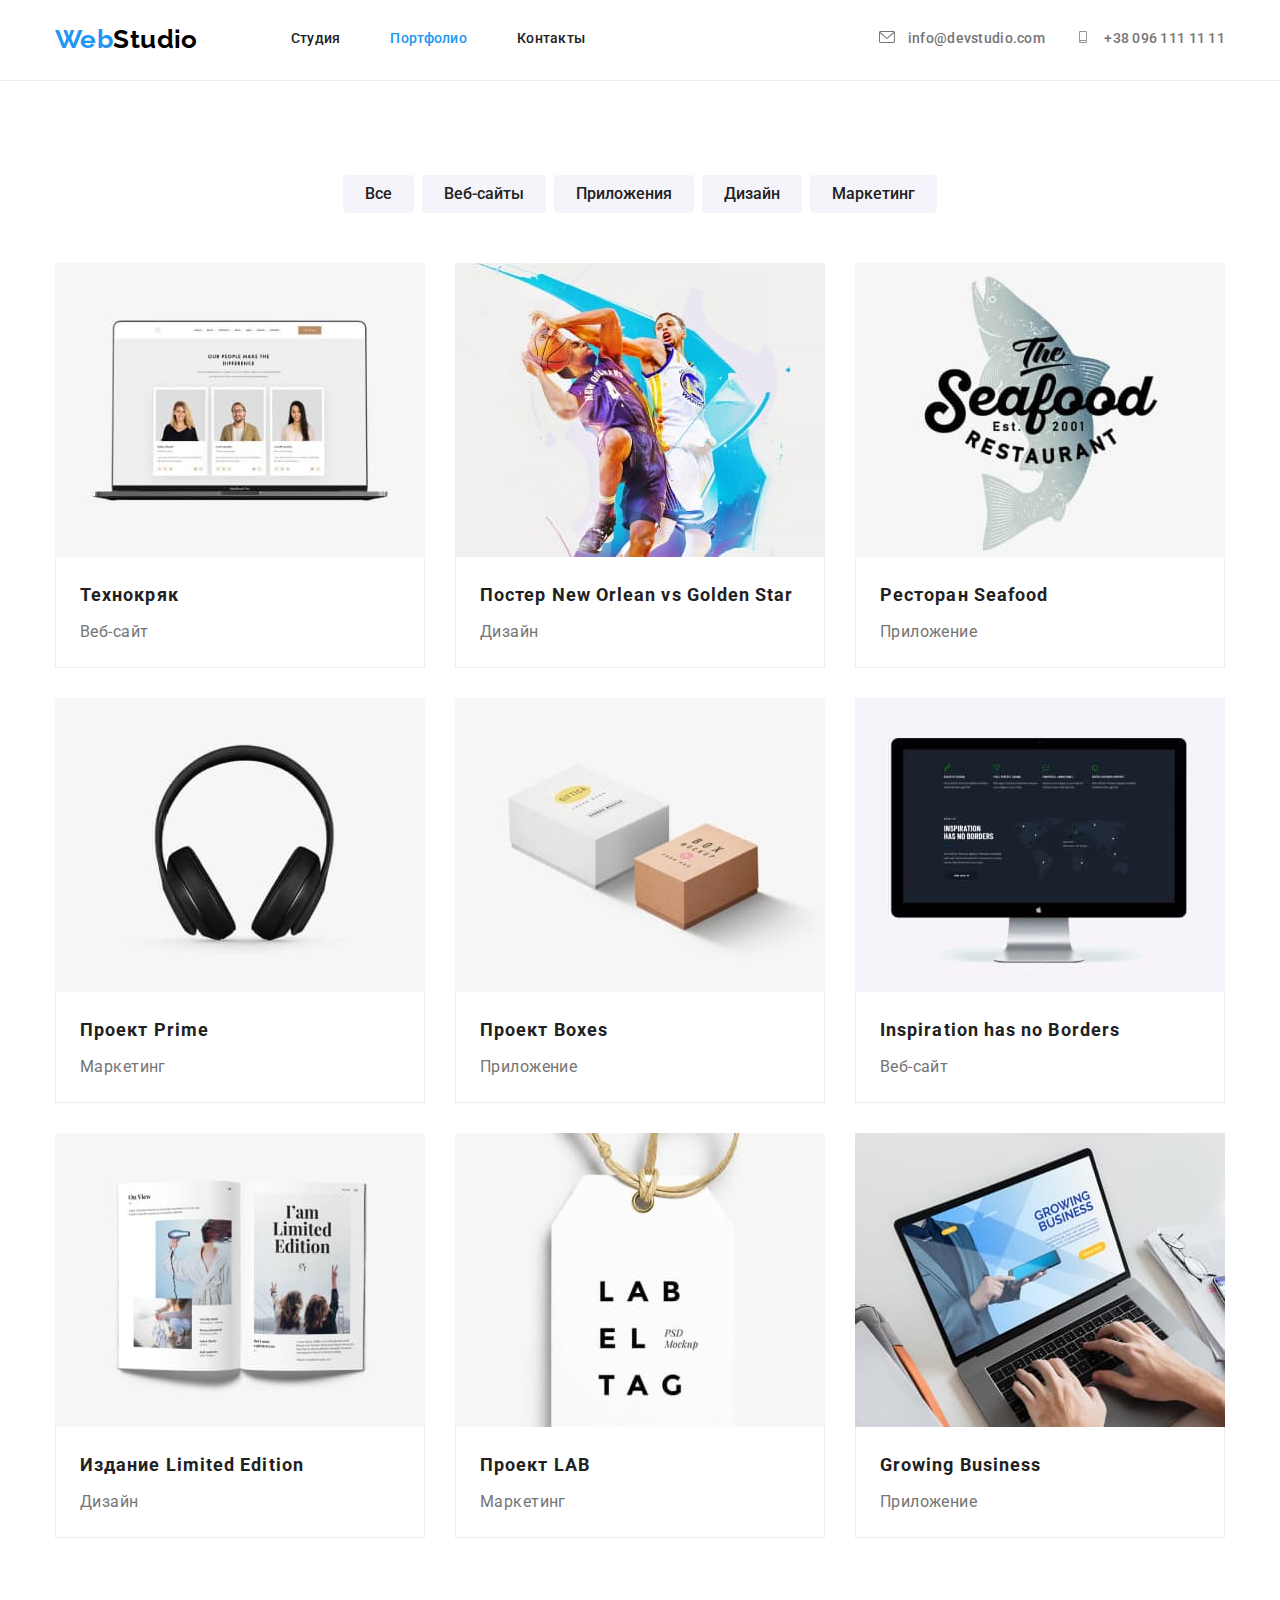
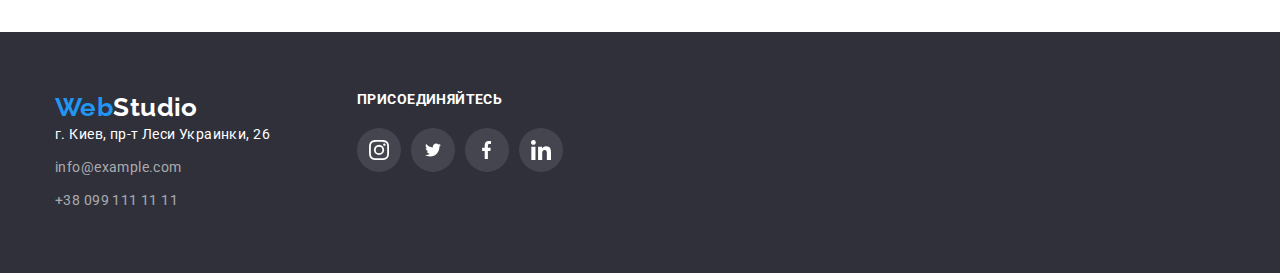
==== commit a9c167ad: "Приводит отступы  кнопок в Портфолио  согласно макету" ====
--- a/portfolio.html
+++ b/portfolio.html
@@ -58,17 +58,21 @@
       <section class="section">
         <div class="container">
           <h1 class="section-title nomargin visually-hidden">Список наших работ</h1>
-          <ul class="button list">
-            <li class="btn-item"><button type="button" class="button primary">Все</button></li>
-            <li class="btn-item">
-              <button type="button" class="button primary">Веб-сайты</button>
-            </li>
-            <li class="btn-item">
-              <button type="button" class="button primary">Приложения</button>
-            </li>
-            <li class="btn-item"><button type="button" class="button primary">Дизайн</button></li>
-            <li class="btn-item">
-              <button type="button" class="button primary">Маркетинг</button>
+          <ul class="portfolio-button-list list">
+            <li class="btn-item">
+              <button type="button" class="button-portfolio">Все</button>
+            </li>
+            <li class="btn-item">
+              <button type="button" class="button-portfolio">Веб-сайты</button>
+            </li>
+            <li class="btn-item">
+              <button type="button" class="button-portfolio">Приложения</button>
+            </li>
+            <li class="btn-item">
+              <button type="button" class="button-portfolio">Дизайн</button>
+            </li>
+            <li class="btn-item">
+              <button type="button" class="button-portfolio">Маркетинг</button>
             </li>
           </ul>
           <ul class="cards-list list">
--- a/css/styles.css
+++ b/css/styles.css
@@ -13,7 +13,7 @@
   --border-client-color: rgba(175, 177, 184, 1);
   --linear-gradient-hero-color: rgba(47, 48, 58, 0.4);
   --primary-icon-color: #afb1b8;
-  --background-icon-color: ;
+  --background-icon-footer-color: rgba(255, 255, 255, 0.1);
 }
 
 /*----------------------------- Палитра:-----------------------------
@@ -333,7 +333,7 @@
 }
 
 .feature-item:not(:last-child) {
-  margin-right: 50px;
+  margin-right: 30px;
 }
 
 .feature-icon-thumb {
@@ -380,7 +380,7 @@
   background-position: center;
 } */
 
-.feature-list .title {
+.feature-item .title {
   color: var(--title-text-color);
   font-size: 14px;
   line-height: 1.14;
@@ -388,8 +388,12 @@
   text-transform: uppercase;
 }
 
-.feature-list .text {
+.feature-item .text {
   line-height: 1.7;
+}
+
+.feature-item .feature-text {
+  width: 270px;
 }
 
 /*----------------------------- Activities -----------------------------*/
@@ -406,7 +410,7 @@
   margin-right: 30px;
 }
 
-/* Team */
+/* -----------------------------Team----------------------------- */
 .section.team {
   background-color: var(--secondary-background-color-light);
 }
@@ -429,8 +433,8 @@
   background-color: var(--primari-white-color);
 }
 
-.img-team {
-  margin-bottom: 30px;
+.team-content {
+  padding: 30px 32px;
 }
 
 .team-list .title {
@@ -514,7 +518,7 @@
   margin-bottom: 9px;
 }
 
-.contact-list {
+.footer-adres-group {
   margin-top: 20px;
 }
 
@@ -533,7 +537,7 @@
 }
 
 .footer-social-link {
-  background-color: var(--primary-icon-color);
+  background-color: var(--background-icon-footer-color);
   color: var(--primari-white-color);
 }
 
@@ -546,56 +550,37 @@
 
 /* -----------------------------Buttons----------------------------- */
 
-.button.list {
+.portfolio-button-list {
   display: flex;
   justify-content: center;
+  margin-bottom: 50px;
 }
 
 .btn-item:not(:last-child) {
   margin-right: 8px;
 }
 
-.button {
+.button-portfolio {
+  border: none;
+  border-radius: 4px;
+
   font-weight: 500;
   font-size: 16px;
   line-height: 1.63;
   padding: 6px 22px;
   color: var(--title-text-color);
-
+  background-color: var(--secondary-background-color-light);
+  /* font-family: inherit; */
   cursor: pointer;
-  border: none;
-  border-radius: 4px;
-}
-
-.button.primary {
-  color: var(--title-text-color);
-  background-color: var(--secondary-background-color-light);
-  font-family: inherit;
-}
-
-.button.primary:hover,
-.button.primary:focus {
+}
+
+.button-portfolio:hover,
+.button-portfolio:focus {
   color: var(--primari-white-color);
   background-color: var(--accent-color);
-  font-family: inherit;
 
   box-shadow: 0px 2px 2px 0px rgba(0, 0, 0, 0.12), 0px 1px 2px 0px rgba(0, 0, 0, 0.08),
     0px 3px 1px 0px rgba(0, 0, 0, 0.1);
-}
-
-/* .button.secondary {
-  color: var(--primari-white-color);
-  background-color: var(--accent-color);
-  font-weight:700;
-  font-size: 16px;
-  line-height: 1.88;
-  
-  letter-spacing: 0.06em;
-  vertical-align: center;
-} */
-
-.button.list {
-  margin-bottom: 56px;
 }
 
 /*-------------------------- List of our works --------------------------*/
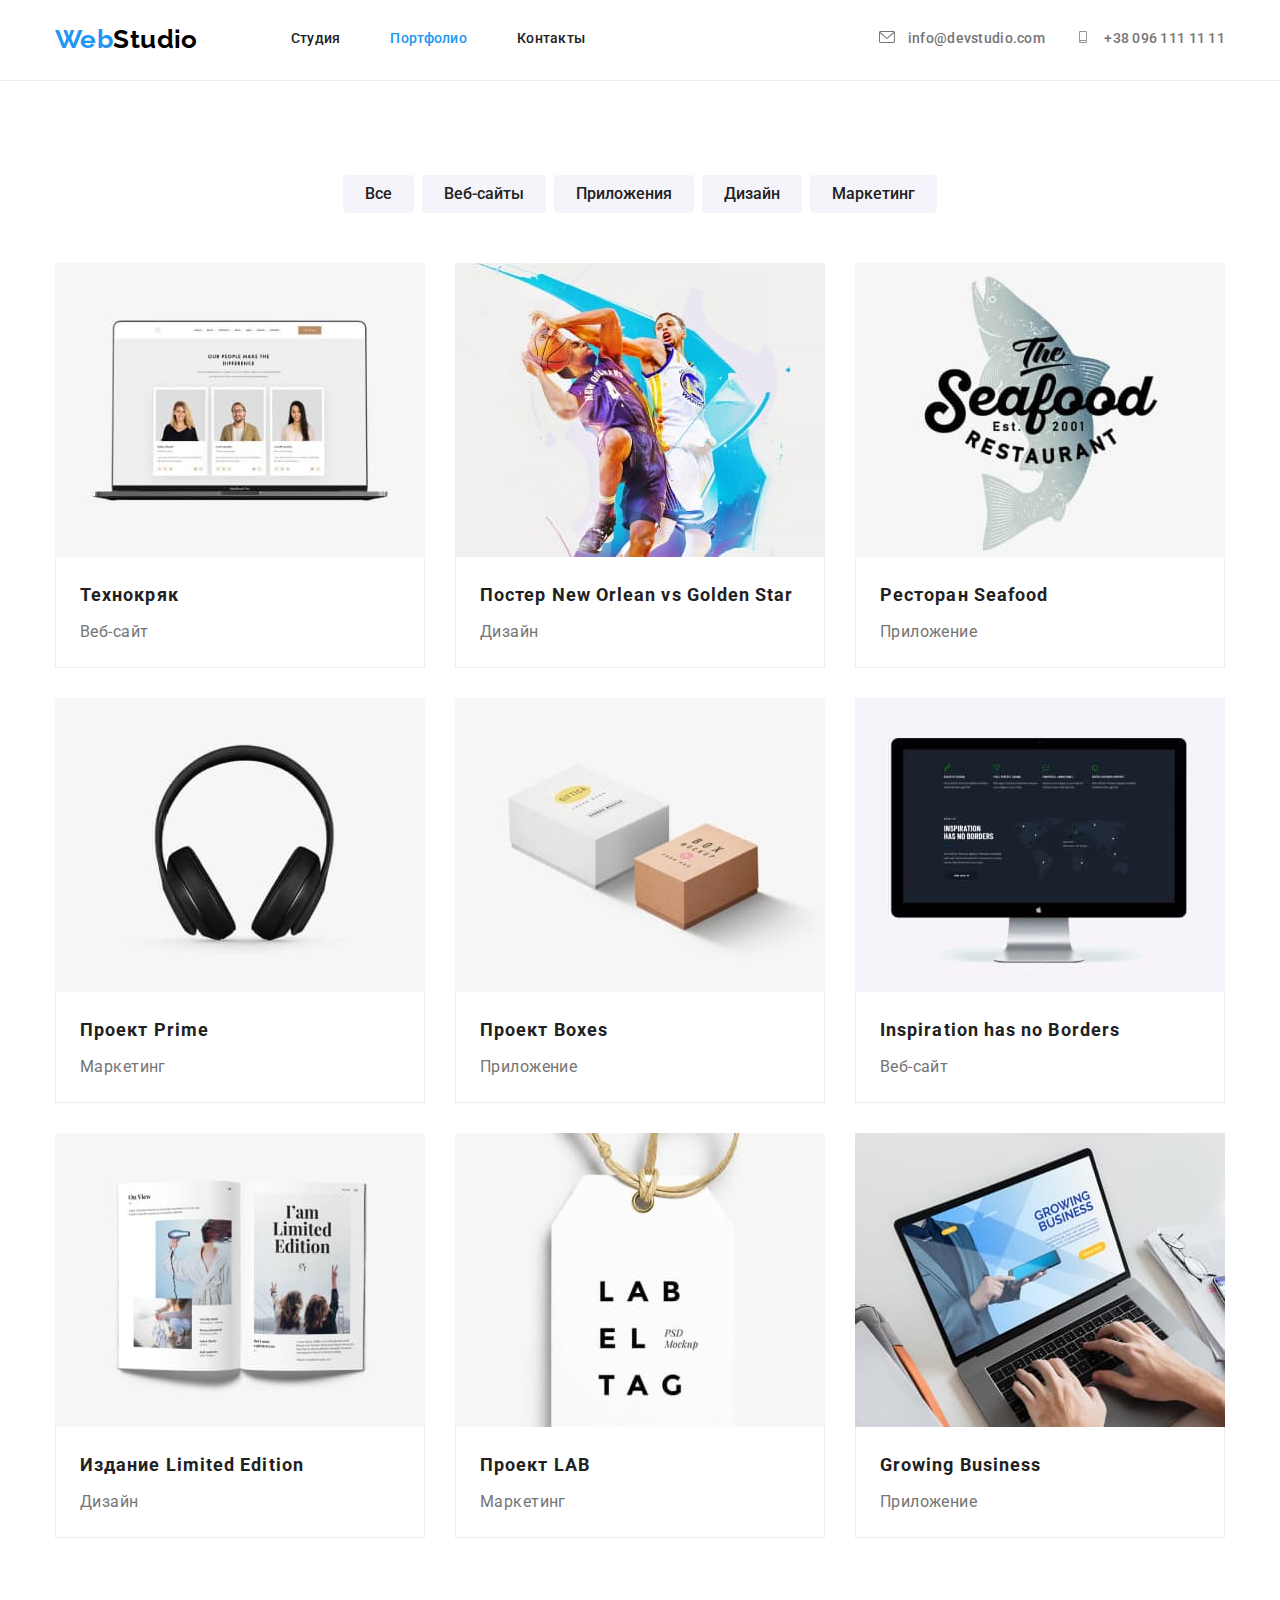
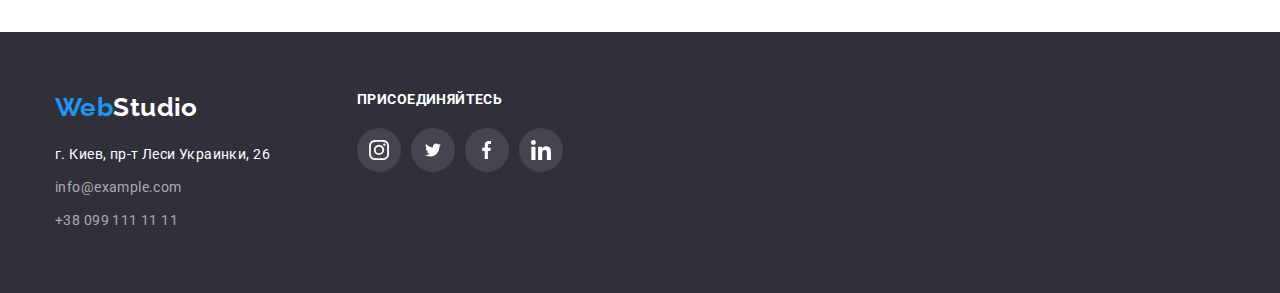
==== commit 00ccd35c: "Добавляет изменения в футере Портфолио" ====
--- a/portfolio.html
+++ b/portfolio.html
@@ -221,7 +221,7 @@
           <a href="./index.html" lang="en" class="logo"
             ><span class="logo-blue">Web</span><span class="logo-white">Studio</span></a
           >
-          <address>
+          <address class="footer-adres-group">
             <ul class="contact-list list">
               <li class="list-item">
                 <a
@@ -245,28 +245,44 @@
           <p class="social-text">присоединяйтесь</p>
           <ul class="social-list list">
             <li class="social-item">
-              <a href="" class="social-link footer-social-link">
+              <a
+                href=""
+                class="social-link footer-social-link"
+                aria-label="Перейти в наш Instagram"
+              >
+                <span class="visually-hidden">Перейти в наш Instagram</span>
                 <svg class="social-icon instagram">
                   <use href="./images/icons.svg#icon-instagram"></use>
                 </svg>
               </a>
             </li>
             <li class="social-item">
-              <a href="" class="social-link footer-social-link">
+              <a href="" class="social-link footer-social-link" aria-label="Перейти на наш Twitter">
+                <span class="visually-hidden">Перейти на наш Twitter</span>
                 <svg class="social-icon twitter">
                   <use href="./images/icons.svg#icon-twitter"></use>
                 </svg>
               </a>
             </li>
             <li class="social-item">
-              <a href="" class="social-link footer-social-link">
+              <a
+                href=""
+                class="social-link footer-social-link"
+                aria-label="Перейти на нашу страницу в Facebook"
+              >
+                <span class="visually-hidden">Перейти на нашу страницу в Facebook</span>
                 <svg class="social-icon facebook">
                   <use href="./images/icons.svg#icon-facebook"></use>
                 </svg>
               </a>
             </li>
             <li class="social-item">
-              <a href="" class="social-link footer-social-link">
+              <a
+                href=""
+                class="social-link footer-social-link"
+                aria-label="Перейти на нашу страницу в linkedin"
+              >
+                <span class="visually-hidden">Перейти на нашу страницу в linkedin</span>
                 <svg class="social-icon linkedin">
                   <use href="./images/icons.svg#icon-linkedin"></use>
                 </svg>
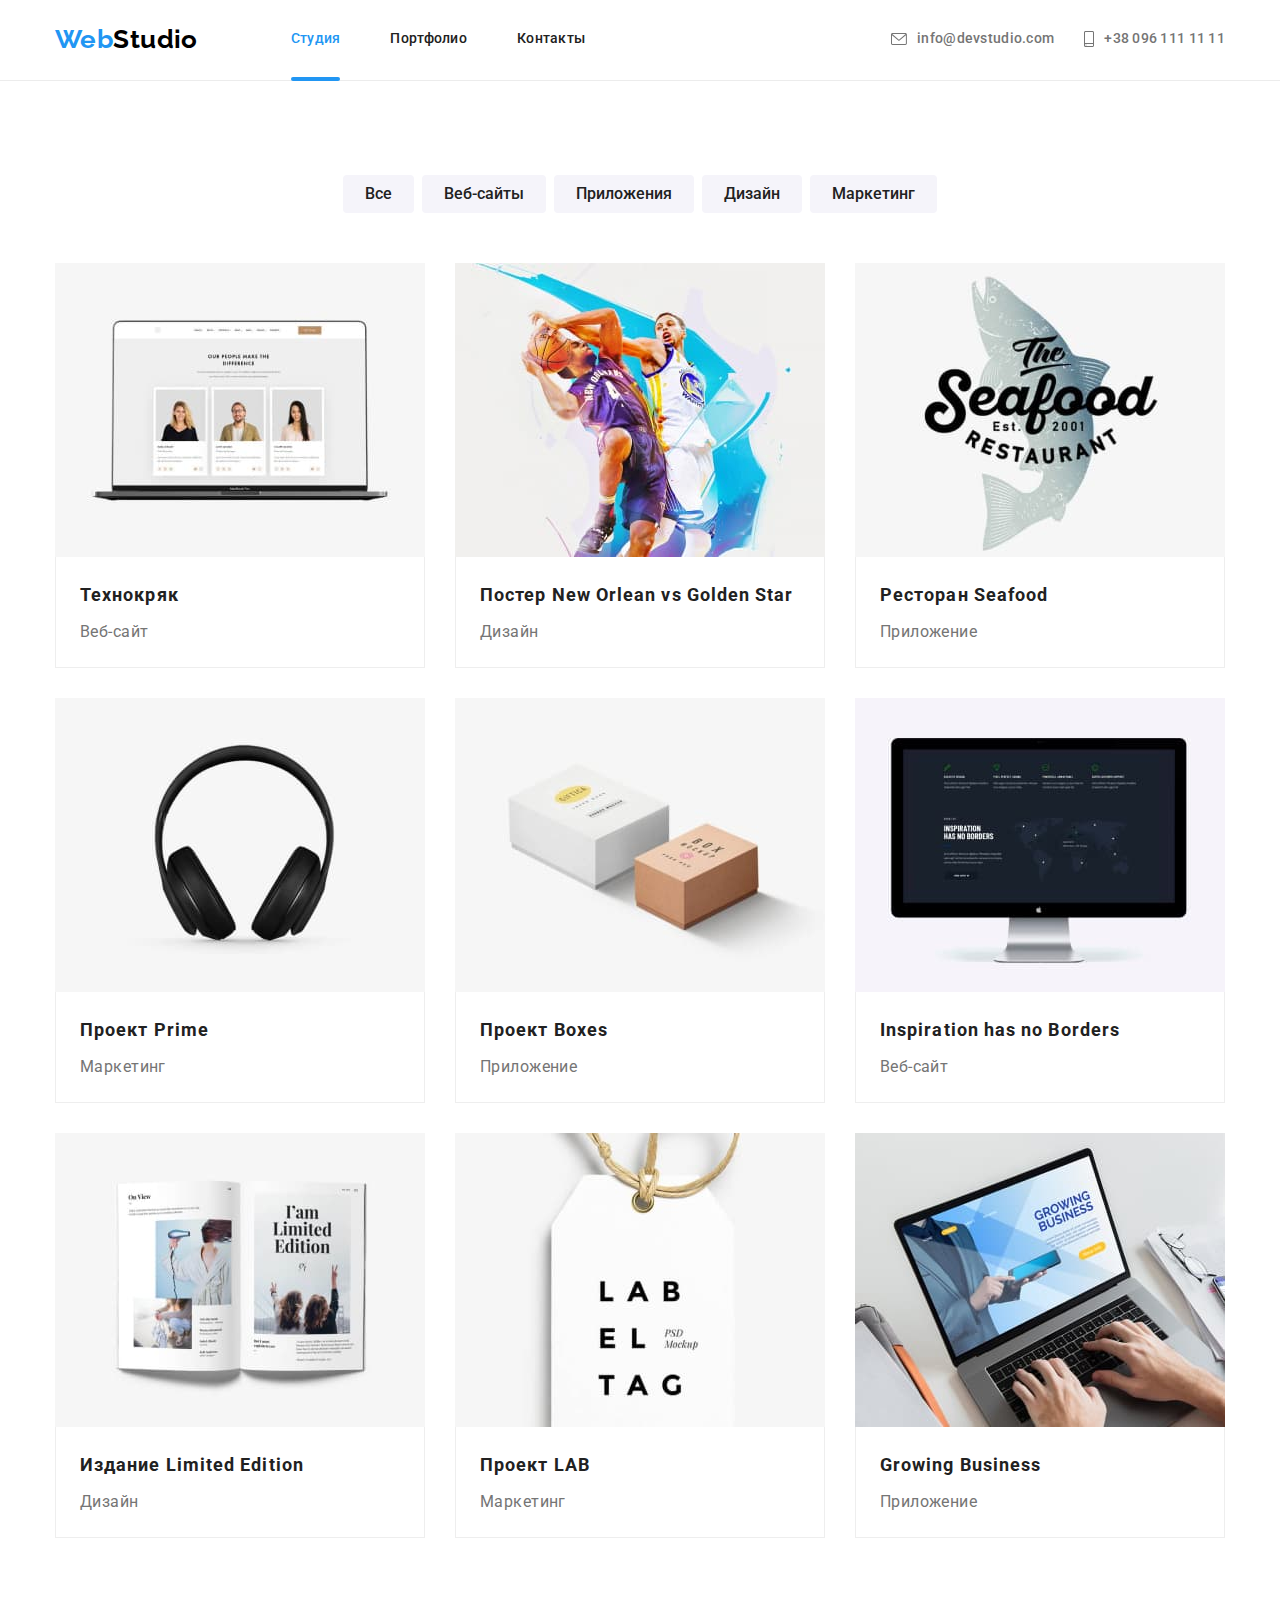
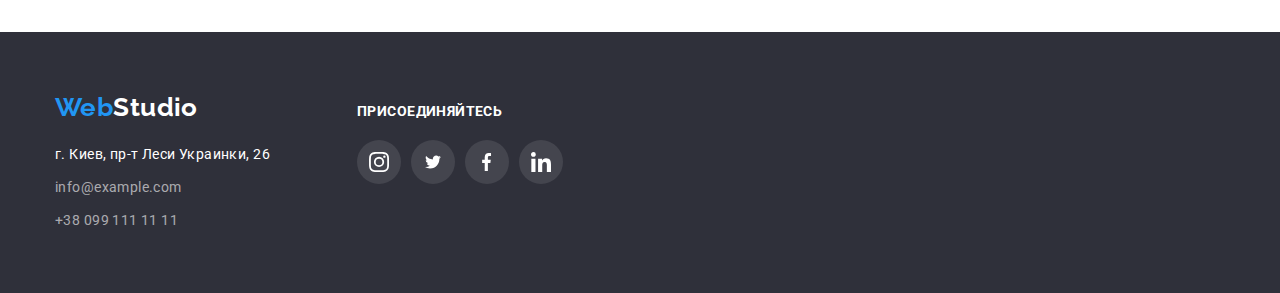
==== commit bfd3948f: "исправляет хедер" ====
--- a/portfolio.html
+++ b/portfolio.html
@@ -23,13 +23,13 @@
         <nav class="main-nav">
           <a href="./index.html" lang="en" class="logo"><span class="logo-blue">Web</span>Studio</a>
           <ul class="site-nav list">
-            <li class="item">
-              <a href="./index.html" class="link">Студия</a>
-            </li>
-            <li class="item">
-              <a href="./portfolio.html" class="link current">Портфолио</a>
-            </li>
-            <li class="item">
+            <li class="site-nav-item">
+              <a href="./index.html" class="link current">Студия</a>
+            </li>
+            <li class="site-nav-item">
+              <a href="./portfolio.html" class="link">Портфолио</a>
+            </li>
+            <li class="site-nav-item">
               <a href="" class="link">Контакты</a>
             </li>
           </ul>
@@ -45,7 +45,7 @@
           </li>
           <li class="contact-item">
             <a href="tel:+380961111111" class="link">
-              <svg class="contact-icon">
+              <svg class="contact-icon smartphone">
                 <use href="./images/icons.svg#icon-smartphone"></use>
               </svg>
               +38 096 111 11 11</a
--- a/css/styles.css
+++ b/css/styles.css
@@ -166,6 +166,10 @@
   justify-content: space-between;
 }
 
+.page-header {
+  position: relative;
+}
+
 .page-header .main-nav {
   display: flex;
   align-items: center;
@@ -176,7 +180,7 @@
   margin-left: 93px;
 }
 
-.site-nav .item:not(:last-child) {
+.site-nav .site-nav-item:not(:last-child) {
   margin-right: 50px;
 }
 
@@ -192,8 +196,7 @@
 }
 
 .contact-item {
-  display: flex;
-  align-items: center;
+  fill: currentColor;
 }
 
 .contact-item:not(:last-child) {
@@ -210,31 +213,53 @@
   font-weight: 500;
   letter-spacing: 0.02em;
   text-decoration: none;
+
+  transition: color 250ms var(--timing-function);
 }
 .site-nav .link:focus,
 .site-nav .link:hover {
   color: var(--accent-color);
 }
 
-.contacts-nav .link {
+.current::after {
+  position: absolute;
+  bottom: -27px;
+
+  content: '';
+  display: block;
+  width: 100%;
+  height: 4px;
+
+  background-color: var(--accent-color);
+  border-radius: 2px;
+}
+
+.current {
+  position: relative;
+}
+
+.contact-item .link {
   color: var(--primary-text-color);
   line-height: 1.14;
   font-weight: 500;
   letter-spacing: 0.02em;
   text-decoration: none;
-}
-
-.contact-item {
-  fill: currentColor;
-}
-
-.contacts-nav .link:focus,
-.contacts-nav .link:hover {
+
+  transition: color 250ms var(--timing-function);
+}
+
+.contact-item .link:focus,
+.contact-item .link:hover {
   color: var(--accent-color);
 }
 
-.contacts-nav .item:not(:last-child) {
+.contact-item .item:not(:last-child) {
   margin-right: 50px;
+}
+
+.contact-item .link {
+  display: flex;
+  align-items: center;
 }
 
 .contact-icon {
@@ -243,6 +268,11 @@
   margin-right: 10px;
 }
 
+.smartphone {
+  width: 10px;
+  height: 16px;
+}
+
 /* Аналогичные варианты предыдущего селектора */
 /* .contacts-nav li:not(:last-child){
   margin-right: 50px; */
@@ -285,7 +315,7 @@
 
   text-align: center;
 
-  background-color: rgba(47, 48, 58, 1);
+  background-color: var(--background-hero);
   min-height: 600px;
   max-width: 1600px;
   margin-left: auto;
@@ -295,6 +325,8 @@
       var(--linear-gradient-hero-color)
     ),
     url('../images/bcg-hero.jpg');
+  background-size: cover;
+  background-repeat: no-repeat;
   background-clip: padding-box;
 }
 
@@ -339,6 +371,8 @@
 .feature-icon-thumb {
   width: 270px;
   height: 120px;
+  margin-bottom: 30px;
+
   background-color: var(--secondary-background-color-light);
   border-radius: 4px;
 
@@ -488,6 +522,7 @@
 
 .footer.container {
   display: flex;
+  align-items: baseline;
 }
 
 .contact-list .adress {
@@ -637,13 +672,6 @@
   letter-spacing: 0.06em;
 }
 
-.cards-item:hover,
-.cards-item:focus {
-  box-shadow: 1px 4px 6px 0px rgba(0, 0, 0, 0.16), 0px 4px 4px 0px rgba(0, 0, 0, 0.06),
-    0px 1px 1px 0px rgba(0, 0, 0, 0.12);
-  border: 1px solid rgba(238, 238, 238, 1);
-}
-
 .cards-item .text {
   color: var(--primary-text-color);
   font-size: 16px;
@@ -654,3 +682,13 @@
 .cards-item .card-link {
   text-decoration: none;
 }
+
+.card-link {
+  display: block;
+}
+
+.card-link:focus,
+.card-link:hover {
+  box-shadow: 1px 4px 6px 0px rgba(0, 0, 0, 0.16), 0px 4px 4px 0px rgba(0, 0, 0, 0.06),
+    0px 1px 1px 0px rgba(0, 0, 0, 0.12);
+}
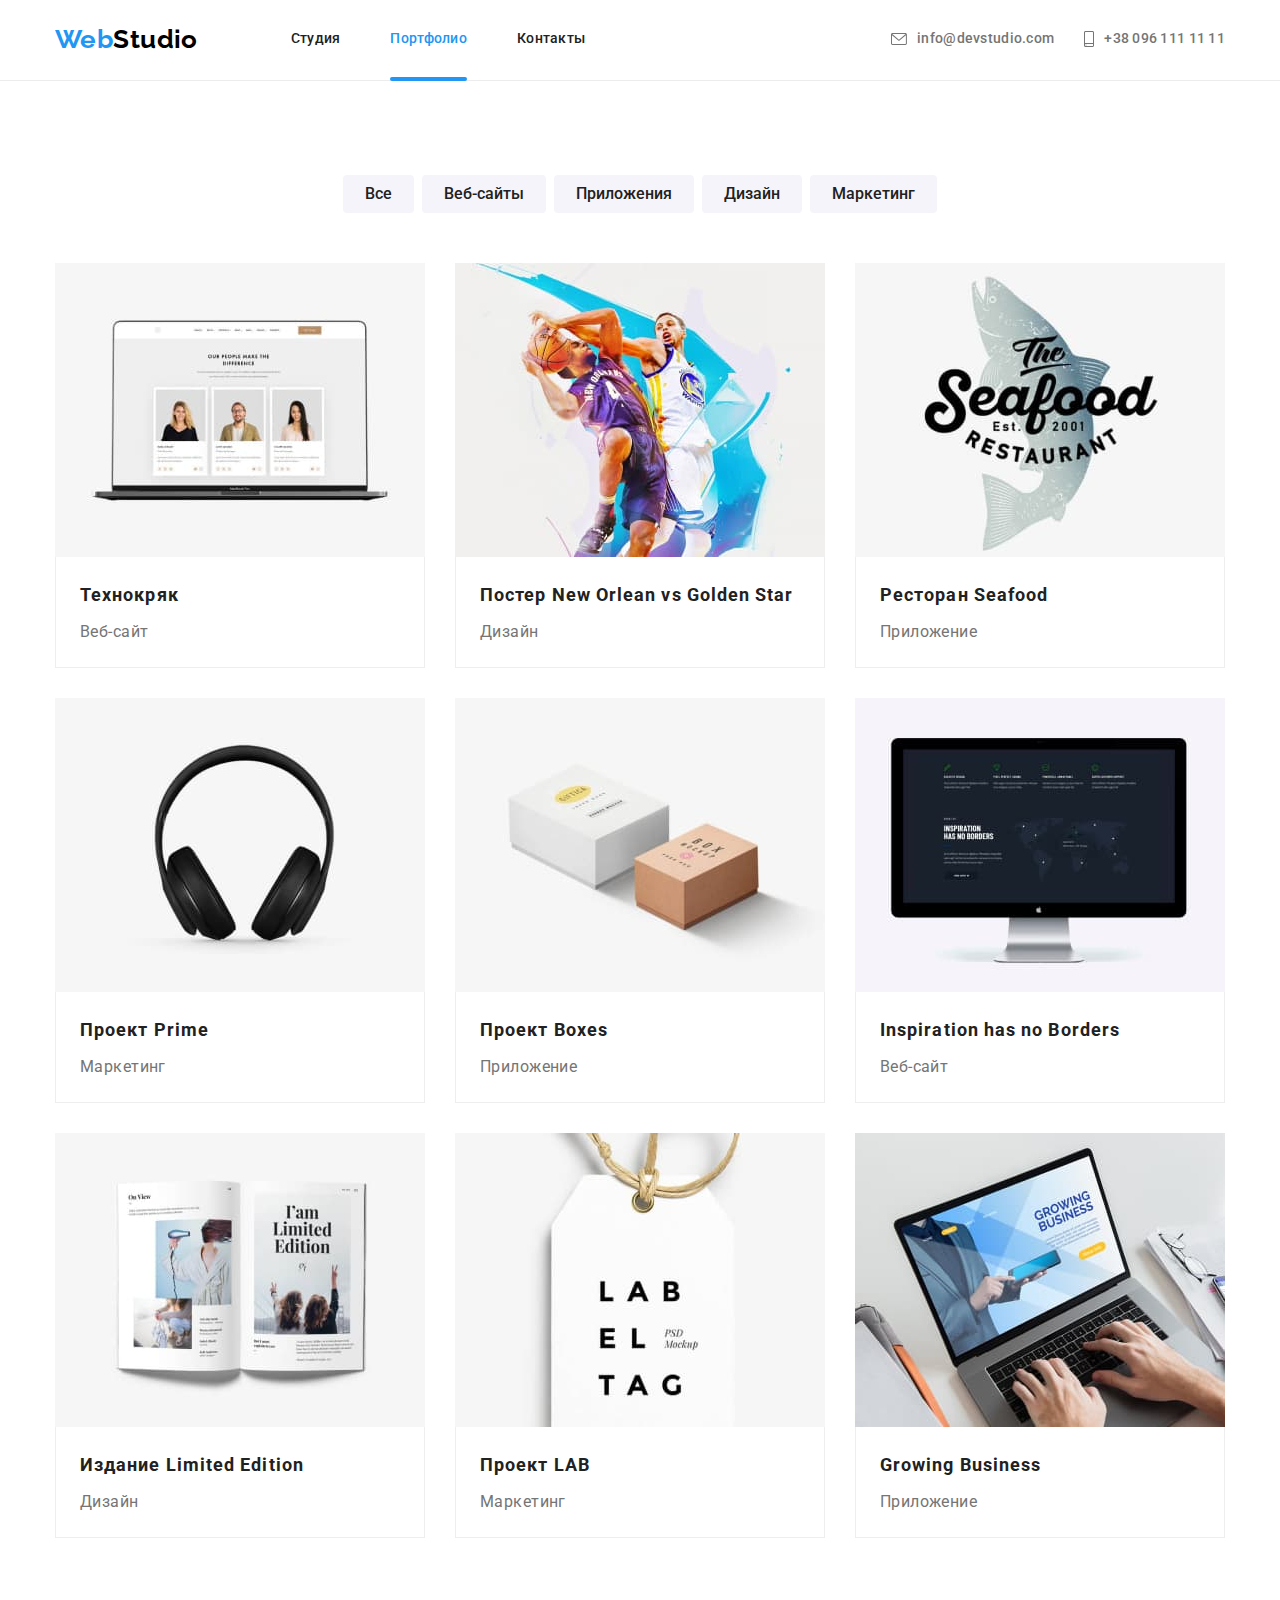
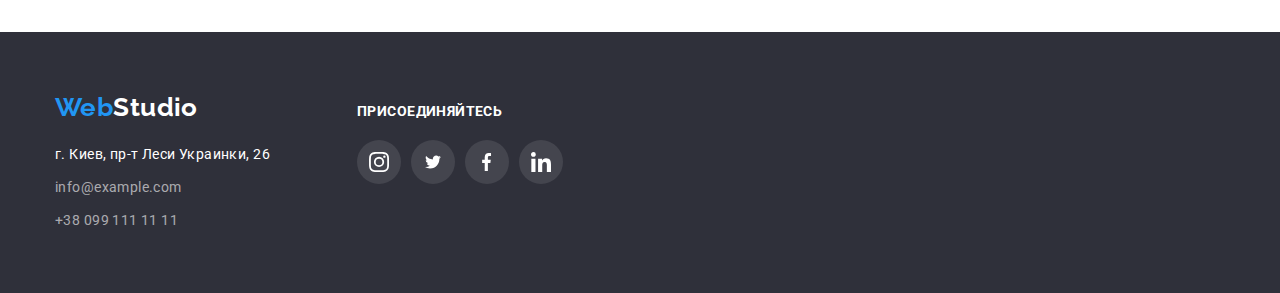
==== commit 3b812a4e: "Добавляет бордер радиус в карточки клиентов" ====
--- a/portfolio.html
+++ b/portfolio.html
@@ -24,10 +24,10 @@
           <a href="./index.html" lang="en" class="logo"><span class="logo-blue">Web</span>Studio</a>
           <ul class="site-nav list">
             <li class="site-nav-item">
-              <a href="./index.html" class="link current">Студия</a>
+              <a href="./index.html" class="link">Студия</a>
             </li>
             <li class="site-nav-item">
-              <a href="./portfolio.html" class="link">Портфолио</a>
+              <a href="./portfolio.html" class="link current">Портфолио</a>
             </li>
             <li class="site-nav-item">
               <a href="" class="link">Контакты</a>
--- a/css/styles.css
+++ b/css/styles.css
@@ -494,6 +494,7 @@
   width: 170px;
   height: 92px;
   border: 1px solid var(--border-client-color);
+  border-radius: 4px;
 
   display: flex;
   justify-content: center;
